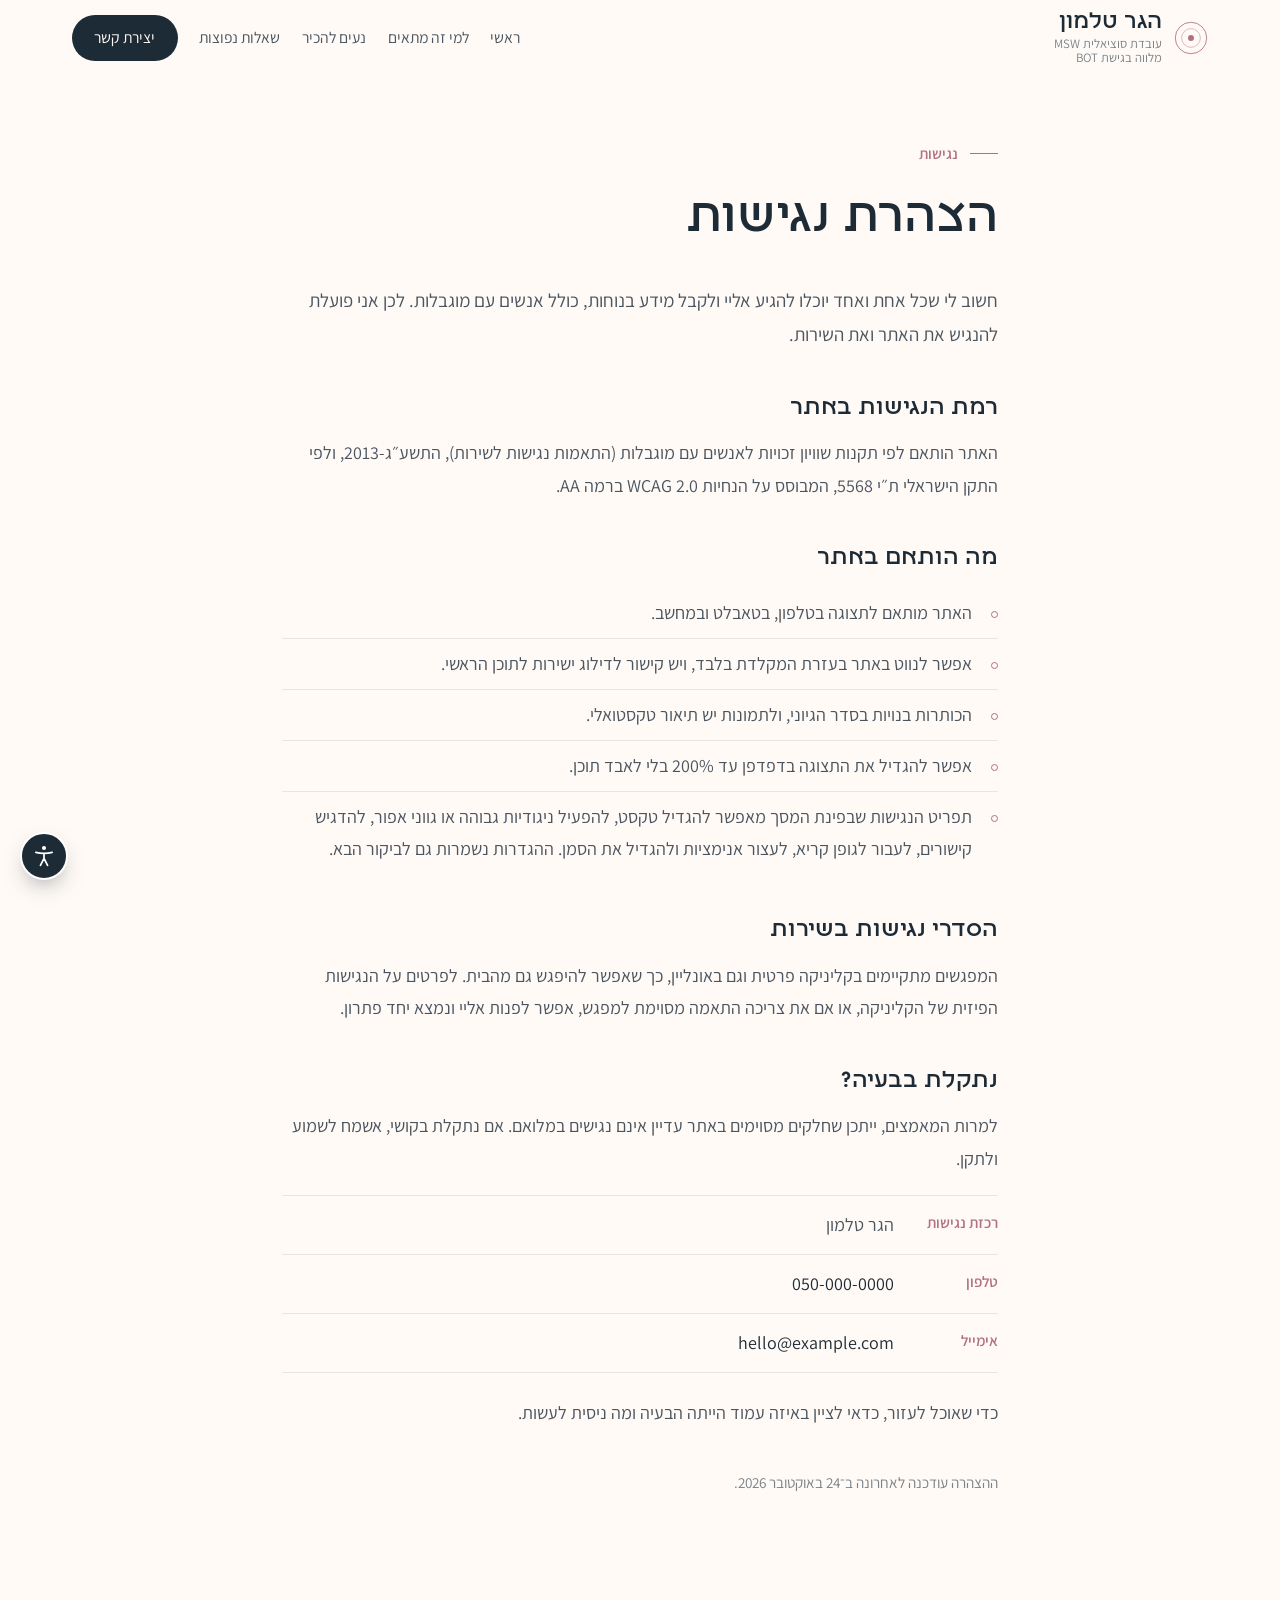
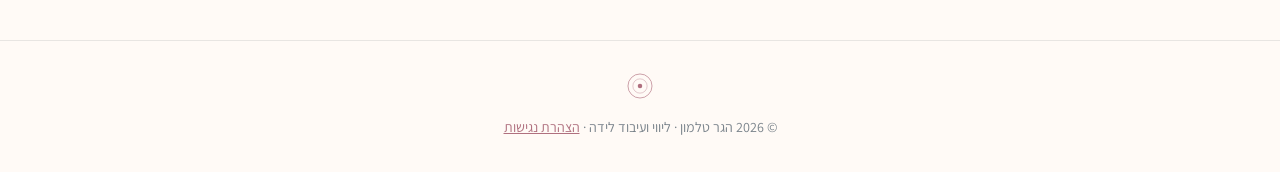
==== accessibility.html @ ab97c293 "Remove the process section and its nav links. Co-authored-by: Cursor <cursoragent@cursor.com>" ====
<!DOCTYPE html>
<html lang="he" dir="rtl" class="page-doc">
<head>
  <meta charset="utf-8">
  <meta name="viewport" content="width=device-width, initial-scale=1">
  <title>הצהרת נגישות | הגר טלמון</title>
  <meta name="description" content="הצהרת הנגישות של האתר של הגר טלמון, ליווי ועיבוד לידה.">
  <meta name="theme-color" content="#fffaf6">
  <link rel="preconnect" href="https://fonts.googleapis.com">
  <link rel="preconnect" href="https://fonts.gstatic.com" crossorigin>
  <link href="https://fonts.googleapis.com/css2?family=Assistant:wght@300;400;600&family=Frank+Ruhl+Libre:wght@300;400;500&display=swap" rel="stylesheet">
  <link rel="stylesheet" href="styles.css">
  <script src="a11y.js"></script>
</head>
<body>

  <a href="#main" class="skip-link">דילוג לתוכן הראשי</a>

  <svg width="0" height="0" style="position:absolute" aria-hidden="true">
    <symbol id="mark" viewBox="0 0 40 40">
      <circle cx="20" cy="20" r="18.5" fill="none" stroke="currentColor" stroke-width="1"/>
      <circle cx="20" cy="20" r="11" fill="none" stroke="currentColor" stroke-width="1" opacity=".55"/>
      <circle cx="20" cy="20" r="3.5" fill="currentColor"/>
    </symbol>
  </svg>

  <header class="site-header" id="siteHeader">
    <div class="header-inner">
      <a href="index.html" class="brand">
        <svg class="brand-mark" aria-hidden="true"><use href="#mark"/></svg>
        <span class="brand-text">
          <span class="brand-name">הגר טלמון</span>
          <span class="brand-tag">עובדת סוציאלית MSW</span>
          <span class="brand-tag">מלווה בגישת BOT</span>
        </span>
      </a>

      <button class="menu-toggle" id="menuToggle" aria-label="פתיחת תפריט" aria-expanded="false" aria-controls="mainNav">
        <span></span><span></span>
      </button>

      <nav class="main-nav" id="mainNav" aria-label="ניווט ראשי">
        <a href="index.html#home">ראשי</a>
        <a href="index.html#for-whom">למי זה מתאים</a>
        <a href="index.html#about">נעים להכיר</a>
        <a href="faq.html">שאלות נפוצות</a>
        <a href="index.html#contact" class="nav-cta">יצירת קשר</a>
      </nav>
    </div>
  </header>

  <main class="doc-page" id="main" tabindex="-1">
    <div class="container narrow">
      <p class="eyebrow">נגישות</p>
      <h1>הצהרת נגישות</h1>
      <p class="lead">חשוב לי שכל אחת ואחד יוכלו להגיע אליי ולקבל מידע בנוחות, כולל אנשים עם מוגבלות. לכן אני פועלת להנגיש את האתר ואת השירות.</p>

      <h2>רמת הנגישות באתר</h2>
      <p>האתר הותאם לפי תקנות שוויון זכויות לאנשים עם מוגבלות (התאמות נגישות לשירות), התשע״ג-2013, ולפי התקן הישראלי ת״י 5568, המבוסס על הנחיות WCAG 2.0 ברמה AA.</p>

      <h2>מה הותאם באתר</h2>
      <ul class="list">
        <li>האתר מותאם לתצוגה בטלפון, בטאבלט ובמחשב.</li>
        <li>אפשר לנווט באתר בעזרת המקלדת בלבד, ויש קישור לדילוג ישירות לתוכן הראשי.</li>
        <li>הכותרות בנויות בסדר הגיוני, ולתמונות יש תיאור טקסטואלי.</li>
        <li>אפשר להגדיל את התצוגה בדפדפן עד 200% בלי לאבד תוכן.</li>
        <li>תפריט הנגישות שבפינת המסך מאפשר להגדיל טקסט, להפעיל ניגודיות גבוהה או גווני אפור, להדגיש קישורים, לעבור לגופן קריא, לעצור אנימציות ולהגדיל את הסמן. ההגדרות נשמרות גם לביקור הבא.</li>
      </ul>

      <h2>הסדרי נגישות בשירות</h2>
      <p>המפגשים מתקיימים בקליניקה פרטית וגם באונליין, כך שאפשר להיפגש גם מהבית. לפרטים על הנגישות הפיזית של הקליניקה, או אם את צריכה התאמה מסוימת למפגש, אפשר לפנות אליי ונמצא יחד פתרון.</p>

      <h2>נתקלת בבעיה?</h2>
      <p>למרות המאמצים, ייתכן שחלקים מסוימים באתר עדיין אינם נגישים במלואם. אם נתקלת בקושי, אשמח לשמוע ולתקן.</p>
      <ul class="contact-list">
        <li><span>רכזת נגישות</span>הגר טלמון</li>
        <li><span>טלפון</span><a href="tel:+972500000000" dir="ltr">050-000-0000</a></li>
        <li><span>אימייל</span><a href="mailto:hello@example.com">hello@example.com</a></li>
      </ul>
      <p>כדי שאוכל לעזור, כדאי לציין באיזה עמוד הייתה הבעיה ומה ניסית לעשות.</p>

      <p class="doc-updated">ההצהרה עודכנה לאחרונה ב־24 באוקטובר 2026.</p>
    </div>
  </main>

  <footer class="site-footer">
    <svg class="footer-mark" aria-hidden="true"><use href="#mark"/></svg>
    <p class="footer-links">© <span id="year"></span> הגר טלמון · ליווי ועיבוד לידה · <a href="accessibility.html" aria-current="page">הצהרת נגישות</a></p>
  </footer>

  <script src="script.js"></script>
</body>
</html>
---- styles.css ----
@font-face {
  font-family: "Narkiss Yair Variable";
  src: local("Narkiss Yair Variable"),
       url("fonts/NarkissYairVariable.woff2") format("woff2-variations"),
       url("fonts/NarkissYairVariable.woff2") format("woff2"),
       url("fonts/NarkissYairVariable.ttf") format("truetype");
  font-weight: 100 900;
  font-display: swap;
}

@font-face {
  font-family: "Tel Aviv Modernist";
  src: url("fonts/telaviv-modernistregular.woff2") format("woff2");
  font-weight: 400;
  font-display: swap;
}

@font-face {
  font-family: "Tel Aviv Modernist";
  src: url("fonts/telaviv-modernistbold.woff2") format("woff2");
  font-weight: 700;
  font-display: swap;
}

:root {
  --ink: #1d2b36;
  --text: #4a5560;
  --muted: #7a838b;
  --bg: #fffaf6;
  --blush: #f8ebe6;
  --blush-deep: #eccdc4;
  --sage: #7fb8a7;
  --sage-soft: #eef4f0;
  --sage-deep: #2f4a42;
  --rose: #b0707f;
  --peach: #f2a48f;
  --line: rgba(29, 43, 54, .1);

  --font-body: "Assistant", system-ui, sans-serif;
  --font-head: "Narkiss Yair Variable", "Tel Aviv Modernist", "Frank Ruhl Libre", sans-serif;

  --header-h: 76px;
  --ease: cubic-bezier(.22, .61, .36, 1);
}

*, *::before, *::after { box-sizing: border-box; }

html {
  scroll-behavior: smooth;
  scroll-snap-type: y proximity;
}
html.page-faq, html.page-doc { scroll-snap-type: none; }
html.is-paged { scroll-behavior: auto; scroll-snap-type: none; }

html, body { overflow-x: clip; }

body {
  margin: 0;
  font-family: var(--font-body);
  font-size: 1.125rem;
  line-height: 1.8;
  color: var(--text);
  background: var(--bg);
  -webkit-font-smoothing: antialiased;
}

img { display: block; max-width: 100%; }
a { color: inherit; }
::selection { background: var(--blush-deep); color: var(--ink); }
:focus-visible { outline: 2px solid var(--rose); outline-offset: 3px; }
main:focus { outline: none; }

.skip-link {
  position: fixed;
  top: .75rem;
  right: .75rem;
  z-index: 100;
  padding: .6rem 1.3rem;
  border-radius: 999px;
  background: var(--ink);
  color: #fff;
  font-weight: 600;
  text-decoration: none;
  transform: translateY(-200%);
  transition: transform .25s var(--ease);
}
.skip-link:focus { transform: none; }

h1, h2, h3 {
  font-family: var(--font-head);
  font-weight: 400;
  color: var(--ink);
  line-height: 1.3;
  margin: 0 0 .6em;
}
h1 { font-size: clamp(2.1rem, 4vw, 3.1rem); line-height: 1.4; }
h2 { font-size: clamp(1.75rem, 3vw, 2.4rem); line-height: 1.4; }
h3 { font-size: 1.3rem; font-weight: 500; }
h1 em { font-style: normal; color: var(--rose); }

p { margin: 0 0 1em; }

.eyebrow {
  display: inline-flex;
  align-items: center;
  gap: .75rem;
  font-size: .95rem;
  font-weight: 600;
  color: var(--rose);
  margin-bottom: 1.1rem;
}
.eyebrow::before {
  content: "";
  width: 28px;
  height: 1px;
  background: currentColor;
}
.eyebrow-latin { font-size: .78rem; letter-spacing: .18em; text-transform: uppercase; }

.lead { font-size: 1.18rem; color: var(--text); }

/* ---------- Header ---------- */

.site-header {
  position: fixed;
  inset: 0 0 auto;
  height: var(--header-h);
  z-index: 50;
  background: rgba(255, 250, 246, .8);
  backdrop-filter: blur(12px);
  -webkit-backdrop-filter: blur(12px);
  transition: box-shadow .4s var(--ease), background .4s var(--ease);
}
.site-header.is-scrolled {
  box-shadow: 0 1px 0 var(--line);
  background: rgba(255, 250, 246, .94);
}

.header-inner {
  max-width: 1200px;
  height: 100%;
  margin: 0 auto;
  padding: 0 2rem;
  display: flex;
  align-items: center;
  justify-content: space-between;
}

.brand { display: flex; align-items: center; gap: .75rem; text-decoration: none; }
.brand-mark { width: 34px; height: 34px; color: var(--rose); flex-shrink: 0; }
.brand-text { display: flex; flex-direction: column; line-height: 1.15; }
.brand-name { font-family: var(--font-head); font-size: 1.45rem; color: var(--ink); }
.brand-tag { font-size: .8rem; color: var(--muted); }

.main-nav { display: flex; align-items: center; gap: 1.35rem; }
.main-nav a {
  position: relative;
  font-size: .98rem;
  text-decoration: none;
  color: var(--text);
  padding: .25rem 0;
  transition: color .3s var(--ease);
}
.main-nav a::after {
  content: "";
  position: absolute;
  right: 0;
  bottom: -2px;
  width: 0;
  height: 1px;
  background: var(--rose);
  transition: width .4s var(--ease);
}
.main-nav a:hover,
.main-nav a.is-active { color: var(--ink); }
.main-nav a:hover::after,
.main-nav a.is-active::after { width: 100%; }

.main-nav .nav-cta {
  padding: .55rem 1.4rem;
  border-radius: 999px;
  background: var(--ink);
  color: var(--bg);
  transition: background .3s var(--ease);
}
.main-nav .nav-cta::after { display: none; }
.main-nav .nav-cta:hover,
.main-nav .nav-cta.is-active { background: var(--rose); color: #fff; }

.menu-toggle {
  display: none;
  width: 40px;
  height: 40px;
  border: 0;
  background: none;
  cursor: pointer;
  position: relative;
}
.menu-toggle span {
  position: absolute;
  right: 8px;
  width: 24px;
  height: 1.5px;
  background: var(--ink);
  transition: transform .35s var(--ease), top .35s var(--ease);
}
.menu-toggle span:first-child { top: 15px; }
.menu-toggle span:last-child { top: 24px; }
.menu-toggle[aria-expanded="true"] span:first-child { top: 19px; transform: rotate(45deg); }
.menu-toggle[aria-expanded="true"] span:last-child { top: 19px; transform: rotate(-45deg); }

/* ---------- Panels ---------- */

.panel {
  position: relative;
  min-height: 100vh;
  min-height: 100svh;
  padding: calc(var(--header-h) + 3rem) 0 4rem;
  display: flex;
  flex-direction: column;
  justify-content: center;
  scroll-snap-align: start;
}
.bg-blush { background: var(--blush); }
.bg-sage { background: var(--sage-soft); }
.bg-deep { background: var(--sage-deep); color: rgba(255, 255, 255, .78); }
.bg-deep .eyebrow { color: var(--peach); }

.container {
  width: 100%;
  max-width: 1120px;
  margin: 0 auto;
  padding: 0 2rem;
}
.container.narrow { max-width: 780px; }
.center { text-align: center; }
.center .eyebrow { justify-content: center; }
.center .eyebrow::after {
  content: "";
  width: 28px;
  height: 1px;
  background: currentColor;
}

.section-head { max-width: 680px; margin: 0 auto 3rem; }
.section-head p:last-child { margin-bottom: 0; }

.split {
  display: grid;
  grid-template-columns: 1.05fr .95fr;
  gap: 5rem;
  align-items: center;
}
.split-reverse { grid-template-columns: .9fr 1.1fr; }

/* ---------- Framed images ---------- */

.frame {
  position: relative;
  margin: 0;
  width: 100%;
  justify-self: center;
}
.frame::before {
  content: "";
  position: absolute;
  inset: 0;
  border: 1px solid var(--sage);
}
.frame img {
  position: relative;
  width: 100%;
  height: 100%;
  object-fit: cover;
}
.frame-hero {
  aspect-ratio: auto;
  max-width: 560px;
  padding: 0;
  margin-left: -4rem;
  background: none;
  justify-self: left;
}
.frame-hero::before { display: none; }
.frame-hero img {
  aspect-ratio: auto;
  height: auto;
  object-fit: contain;
  background: transparent;
}

.frame-portrait { aspect-ratio: auto; max-width: 440px; padding: 36px 48px 36px 0; }
.frame-portrait::before {
  left: 32px;
  background: var(--blush-deep);
  border: 0;
  transform: none;
}
.frame-portrait img { aspect-ratio: 1; height: auto; object-position: center 30%; }

/* ---------- Buttons ---------- */

.actions { display: flex; flex-wrap: wrap; align-items: center; gap: 1.75rem; margin-top: 2.25rem; }

.btn {
  display: inline-flex;
  align-items: center;
  gap: .5rem;
  font: inherit;
  font-size: 1rem;
  font-weight: 600;
  text-decoration: none;
  cursor: pointer;
  border: 0;
  transition: background .3s var(--ease), color .3s var(--ease), transform .3s var(--ease), box-shadow .3s var(--ease);
}
.btn-primary {
  padding: 1rem 2.2rem;
  border-radius: 999px;
  background: var(--ink);
  color: var(--bg);
}
.btn-primary:hover {
  background: var(--rose);
  transform: translateY(-2px);
  box-shadow: 0 10px 24px -12px rgba(176, 112, 127, .7);
}
.hero .btn-primary {
  padding: .55rem 1.15rem;
  font-size: .92rem;
  font-weight: 600;
  background: transparent;
  color: var(--ink);
  border: 1px solid var(--blush-deep);
}
.hero .btn-primary:hover {
  background: var(--blush);
  color: var(--ink);
  transform: none;
  box-shadow: none;
}
.btn-link { color: var(--ink); padding: .25rem 0; border-bottom: 1px solid var(--peach); }
.btn-link span { transition: transform .3s var(--ease); }
.btn-link:hover { color: var(--rose); }
.btn-link:hover span { transform: translateX(-4px); }

/* ---------- Hero ---------- */

.hero { overflow: hidden; }
.hero::before {
  content: "";
  position: absolute;
  width: 680px;
  height: 680px;
  left: -180px;
  top: 50%;
  transform: translateY(-46%);
  border-radius: 50%;
  background: radial-gradient(circle, var(--blush) 0%, rgba(248, 235, 230, 0) 68%);
  pointer-events: none;
}
.hero .container { position: relative; }
.hero .split { grid-template-columns: 1.15fr .85fr; gap: 5rem; }
.hero .lead { max-width: 30em; }
.hero-intro { max-width: 34em; }
.hero-intro p:last-child { margin-bottom: 0; }

.scroll-hint {
  position: absolute;
  bottom: 2rem;
  left: 50%;
  transform: translateX(-50%);
  width: 22px;
  height: 36px;
  border: 1px solid var(--muted);
  border-radius: 12px;
  opacity: .6;
}
.scroll-hint span {
  position: absolute;
  top: 7px;
  left: 50%;
  width: 3px;
  height: 7px;
  margin-left: -1.5px;
  border-radius: 2px;
  background: var(--muted);
  animation: scrollHint 2.2s var(--ease) infinite;
}
@keyframes scrollHint {
  0% { transform: translateY(0); opacity: 1; }
  70% { transform: translateY(12px); opacity: 0; }
  100% { transform: translateY(0); opacity: 0; }
}

/* ---------- BOT pillars ---------- */

.pillars {
  list-style: none;
  padding: 0;
  margin: 0;
  display: grid;
  grid-template-columns: repeat(3, 1fr);
  gap: 1.75rem;
  text-align: center;
}
.pillars li {
  background: rgba(255, 255, 255, .6);
  padding: 2rem 1.75rem 1.85rem;
  transition: background .4s var(--ease), transform .4s var(--ease);
}
.pillars li:hover { background: #fff; transform: translateY(-4px); }
#offer .pillars li { background: var(--blush); }
.pillars p { font-size: 1rem; margin: 0; color: var(--text); }

.icon {
  display: inline-grid;
  place-items: center;
  width: 56px;
  height: 56px;
  margin-bottom: 1.1rem;
  border-radius: 50%;
  background: var(--blush);
  color: var(--rose);
}
.icon svg {
  width: 28px;
  height: 28px;
  fill: none;
  stroke: currentColor;
  stroke-width: 1.4;
  stroke-linecap: round;
  stroke-linejoin: round;
}

/* ---------- For whom ---------- */

.columns {
  display: grid;
  grid-template-columns: 1fr 1fr;
  gap: 1.75rem;
  max-width: 980px;
  margin: 0 auto;
}
.column {
  padding: 2.5rem 2.5rem 2rem;
  background: var(--blush);
}
.column:nth-child(2) { background: var(--sage-soft); }
.column h3 { margin-bottom: 1.25rem; }
.list { list-style: none; padding: 0; margin: 0; }
.list li {
  position: relative;
  padding: .55rem 1.6rem .55rem 0;
  border-top: 1px solid var(--line);
}
.list li:first-child { border-top: 0; }
.list li::before {
  content: "";
  position: absolute;
  right: 0;
  top: 1.3em;
  width: 7px;
  height: 7px;
  border-radius: 50%;
  border: 1px solid var(--rose);
}
.column:nth-child(2) .list li::before { border-color: var(--sage-deep); }
.note { margin: 2.5rem 0 0; color: var(--muted); font-size: 1rem; }

/* ---------- About ---------- */

.credentials {
  margin: .15rem 0 1.5rem;
  padding: 1.1rem 1.4rem;
  border-right: 2px solid var(--sage);
  background: rgba(255, 255, 255, .6);
  font-size: .98rem;
  line-height: 1.7;
  color: var(--sage-deep);
  font-weight: 600;
}

.about-sub { margin: 2rem 0 .5rem; font-size: 1.15rem; color: var(--sage-deep); }
.about-details { margin: 1.5rem 0 0; color: var(--sage-deep); }

/* ---------- Step numbers ---------- */

.step-num {
  position: relative;
  display: inline-grid;
  place-items: center;
  width: 56px;
  height: 56px;
  margin-bottom: 1.4rem;
  border-radius: 50%;
  background: var(--bg);
  border: 1px solid var(--blush-deep);
  font-family: var(--font-head);
  font-size: 1.5rem;
  color: var(--rose);
  transition: background .4s var(--ease), color .4s var(--ease);
}
/* ---------- Quotes ---------- */

.quote-mark {
  display: block;
  font-family: var(--font-head);
  font-size: 7rem;
  line-height: .6;
  height: 3rem;
  color: var(--peach);
  opacity: .8;
  margin-top: 1rem;
}
.quotes { display: grid; }
.quote {
  grid-area: 1 / 1;
  margin: 0;
  opacity: 0;
  transform: translateY(12px);
  transition: opacity .9s var(--ease), transform .9s var(--ease);
  pointer-events: none;
}
.quote.is-active { opacity: 1; transform: none; pointer-events: auto; }
.quote p {
  font-family: var(--font-head);
  font-size: clamp(1.4rem, 2.7vw, 2rem);
  line-height: 1.6;
  color: #fff;
  font-weight: 300;
  margin-bottom: 1.5rem;
}
.quote cite { font-style: normal; color: var(--sage); font-size: 1rem; }

.quote-dots { display: flex; justify-content: center; gap: 10px; margin-top: 2.75rem; }
.quote-dots button {
  width: 28px;
  height: 2px;
  padding: 0;
  border: 0;
  background: #fff;
  opacity: .3;
  cursor: pointer;
  transition: opacity .4s var(--ease), background .4s var(--ease), width .4s var(--ease);
}
.quote-dots button[aria-selected="true"] { opacity: 1; background: var(--peach); width: 44px; }

/* ---------- Contact ---------- */

.contact { padding-bottom: 0; }
.contact-split { flex: 1; align-items: center; }

.contact-list { list-style: none; padding: 0; margin: 2rem 0 0; }
.contact-list li {
  display: flex;
  gap: 1.5rem;
  padding: .8rem 0;
  border-bottom: 1px solid var(--line);
}
.contact-list li:first-child { border-top: 1px solid var(--line); }
.contact-list span { min-width: 80px; color: var(--rose); font-weight: 600; font-size: .95rem; }
.contact-list a { text-decoration: none; color: var(--ink); transition: color .3s var(--ease); }
.contact-list a:hover { color: var(--rose); }

.contact-form {
  background: #fff;
  padding: 2.75rem;
  display: flex;
  flex-direction: column;
  gap: 1.2rem;
  box-shadow: 0 30px 60px -40px rgba(29, 43, 54, .35);
}
.form-title { font-family: var(--font-head); font-size: 1.45rem; color: var(--ink); margin: 0 0 .25rem; }
.contact-form label { display: flex; flex-direction: column; gap: .35rem; font-size: .95rem; color: var(--ink); }
.contact-form small { color: var(--muted); font-size: .85rem; }
.contact-form input,
.contact-form textarea {
  font: inherit;
  font-size: 1rem;
  padding: .75rem .1rem;
  border: 0;
  border-bottom: 1px solid var(--blush-deep);
  background: transparent;
  color: var(--ink);
  resize: vertical;
  transition: border-color .3s var(--ease);
}
.contact-form input[dir="ltr"] { text-align: right; }
.contact-form input:focus,
.contact-form textarea:focus { outline: none; border-color: var(--rose); }
.contact-form input.is-invalid { border-color: var(--rose); }
.contact-form .btn { align-self: flex-start; margin-top: .5rem; }
.form-status { margin: 0; min-height: 1.5em; font-size: .95rem; color: var(--sage-deep); }

.site-footer {
  margin-top: 4rem;
  padding: 2rem;
  text-align: center;
  font-size: .88rem;
  color: var(--muted);
  border-top: 1px solid var(--line);
}
.site-footer p { margin: 0; }
.footer-mark { width: 26px; height: 26px; color: var(--rose); margin-bottom: .5rem; }
.disclaimer { margin-top: .6rem !important; max-width: 46rem; margin-inline: auto; font-size: .85rem; line-height: 1.7; }
.disclaimer a { color: var(--rose); }

.footer-links a { color: var(--rose); }

.faq-page, .doc-page { padding: calc(var(--header-h) + 3.5rem) 0 4rem; }
.doc-page h2 { font-size: 1.5rem; margin: 2.5rem 0 .75rem; }
.doc-page .list { margin-bottom: 1em; }
.doc-page .contact-list { margin: 1.25rem 0 1.5rem; }
.doc-updated { margin-top: 2.5rem; font-size: .95rem; color: var(--muted); }
.faq-list { margin-top: 2.5rem; border-top: 1px solid var(--line); }
.faq-q {
  width: 100%;
  display: flex;
  align-items: center;
  justify-content: space-between;
  gap: 1.5rem;
  padding: 1.35rem 0;
  border: 0;
  border-bottom: 1px solid var(--line);
  background: none;
  font-family: var(--font-head);
  font-size: 1.28rem;
  line-height: 1.45;
  color: var(--ink);
  text-align: right;
  cursor: pointer;
}
.faq-item.is-open .faq-q { border-bottom-color: transparent; color: var(--rose); }
.faq-icon {
  flex-shrink: 0;
  width: 10px;
  height: 10px;
  border-inline-start: 1.5px solid currentColor;
  border-bottom: 1.5px solid currentColor;
  transform: rotate(-45deg);
  transition: transform .3s var(--ease);
}
.faq-item.is-open .faq-icon { transform: rotate(135deg); }
.faq-a { display: none; padding: 0 0 1.35rem; border-bottom: 1px solid var(--line); }
.faq-item.is-open .faq-a { display: block; }
.faq-a p { margin: 0; }
.faq-note {
  margin-top: 3rem;
  padding: 1.5rem 1.6rem;
  background: var(--blush);
  border-inline-start: 2px solid var(--rose);
}
.faq-note h2 { font-size: 1.35rem; }
.faq-note p:last-child { margin: 0; }
.faq-note a { color: var(--rose); }

/* ---------- Reveal on scroll ---------- */

.reveal {
  opacity: 0;
  transform: translateY(24px);
  transition: opacity 1s var(--ease), transform 1s var(--ease);
}
.reveal.is-visible { opacity: 1; transform: none; }
.pillars .reveal:nth-child(2), .columns .reveal:nth-child(2) { transition-delay: .15s; }
.pillars .reveal:nth-child(3) { transition-delay: .3s; }
.pillars li.reveal.is-visible:hover { transform: translateY(-4px); }

/* ---------- Accessibility menu ---------- */

.a11y {
  position: fixed;
  left: 20px;
  bottom: 20px;
  z-index: 70;
  font-family: var(--font-body);
  font-size: 15px;
  line-height: 1.4;
  color: var(--ink);
}
.a11y svg {
  fill: none;
  stroke: currentColor;
  stroke-width: 1.6;
  stroke-linecap: round;
  stroke-linejoin: round;
}
.a11y button { font: inherit; color: inherit; cursor: pointer; }

.a11y-toggle {
  display: grid;
  place-items: center;
  width: 48px;
  height: 48px;
  padding: 0;
  border: 2px solid #fff;
  border-radius: 50%;
  background: var(--ink);
  color: #fff !important;
  box-shadow: 0 10px 24px -10px rgba(29, 43, 54, .6);
  transition: background .3s var(--ease), transform .3s var(--ease);
}
.a11y-toggle:hover { transform: scale(1.06); }
.a11y-toggle:hover,
.a11y-toggle[aria-expanded="true"] { background: var(--rose); }
.a11y-toggle svg { width: 26px; height: 26px; }

.a11y-panel {
  position: absolute;
  left: 0;
  bottom: 60px;
  width: min(316px, calc(100vw - 40px));
  max-height: calc(100vh - 100px);
  overflow-y: auto;
  padding: 16px;
  background: #fff;
  border: 1px solid var(--line);
  border-radius: 18px;
  box-shadow: 0 24px 50px -22px rgba(29, 43, 54, .45);
  opacity: 0;
  visibility: hidden;
  transform: translateY(8px);
  transform-origin: bottom left;
  transition: opacity .25s var(--ease), transform .25s var(--ease), visibility .25s;
}
.a11y.is-open .a11y-panel {
  opacity: 1;
  visibility: visible;
  transform: none;
  transition: opacity .25s var(--ease), transform .25s var(--ease), visibility 0s;
}

.a11y-head { display: flex; align-items: center; justify-content: space-between; margin-bottom: 12px; }
.a11y-title { margin: 0; font-family: var(--font-head); font-size: 19px; color: var(--ink); }
.a11y-close {
  display: grid;
  place-items: center;
  width: 30px;
  height: 30px;
  padding: 0;
  border: 0;
  border-radius: 50%;
  background: var(--blush);
}
.a11y-close svg { width: 14px; height: 14px; stroke-width: 2; }

.a11y-size {
  display: flex;
  align-items: center;
  justify-content: space-between;
  margin-bottom: 8px;
  padding: 7px 12px 7px 7px;
  background: var(--bg);
  border: 1px solid var(--line);
  border-radius: 12px;
}
.a11y-size-label { font-size: 13.5px; font-weight: 600; }
.a11y-size-ctrl { display: flex; align-items: center; gap: 4px; }
.a11y-size button {
  width: 30px;
  height: 30px;
  padding: 0;
  border: 1px solid var(--blush-deep);
  border-radius: 50%;
  background: #fff;
  font-size: 18px;
  line-height: 1;
}
.a11y-size button:hover { border-color: var(--rose); }
.a11y-size button[aria-disabled="true"] { opacity: .35; cursor: default; }
.a11y-size output { min-width: 44px; text-align: center; font-size: 13.5px; font-variant-numeric: tabular-nums; }

.a11y-grid { display: grid; grid-template-columns: repeat(3, 1fr); gap: 8px; }
.a11y-opt {
  display: flex;
  flex-direction: column;
  align-items: center;
  gap: 6px;
  padding: 11px 4px 9px;
  border: 1px solid var(--line);
  border-radius: 12px;
  background: var(--bg);
  font-size: 12.5px !important;
  line-height: 1.25;
  text-align: center;
  transition: background .2s var(--ease), border-color .2s var(--ease), color .2s var(--ease);
}
.a11y-opt svg { width: 22px; height: 22px; }
.a11y-opt:hover { border-color: var(--rose); }
.a11y-opt[aria-pressed="true"] { background: var(--ink); border-color: var(--ink); color: #fff; }

.a11y-foot {
  display: flex;
  align-items: center;
  justify-content: space-between;
  margin-top: 12px;
  padding-top: 11px;
  border-top: 1px solid var(--line);
  font-size: 13.5px;
}
.a11y-reset { display: inline-flex; align-items: center; gap: 6px; padding: 2px 0; border: 0; background: none; color: var(--text) !important; }
.a11y-reset svg { width: 15px; height: 15px; }
.a11y-reset:hover { color: var(--ink) !important; }
.a11y-foot a { color: var(--rose); }

/* ---------- Accessibility settings ---------- */

html.a11y-contrast {
  --ink: #000;
  --text: #000;
  --muted: #1a1a1a;
  --bg: #fff;
  --blush: #fff;
  --blush-deep: #000;
  --sage: #000;
  --sage-soft: #fff;
  --sage-deep: #000;
  --rose: #9b1c3c;
  --peach: #ffd28a;
  --line: rgba(0, 0, 0, .55);
}
html.a11y-contrast .site-header { background: #fff; box-shadow: 0 1px 0 #000; }
html.a11y-contrast .bg-deep,
html.a11y-contrast .bg-deep .quote cite { color: #fff; }
html.a11y-contrast .column,
html.a11y-contrast .pillars li,
html.a11y-contrast .credentials,
html.a11y-contrast .contact-form,
html.a11y-contrast .faq-note { border: 1px solid #000; }

html.a11y-grayscale body > :not(.a11y) { filter: grayscale(1); }

html.a11y-links a {
  color: #000 !important;
  background-color: #fff3a6 !important;
  text-decoration: underline !important;
  text-decoration-thickness: 2px !important;
  text-underline-offset: 3px;
}

html.a11y-font {
  --font-body: Arial, "Helvetica Neue", Helvetica, sans-serif;
  --font-head: Arial, "Helvetica Neue", Helvetica, sans-serif;
}
html.a11y-font body { letter-spacing: .01em; word-spacing: .06em; }

html.a11y-motion { scroll-behavior: auto; }
html.a11y-motion *, html.a11y-motion *::before, html.a11y-motion *::after { transition: none !important; animation: none !important; }
html.a11y-motion .reveal { opacity: 1; transform: none; }

html.a11y-cursor, html.a11y-cursor * {
  cursor: url("data:image/svg+xml,%3Csvg xmlns='http://www.w3.org/2000/svg' width='40' height='40' viewBox='0 0 40 40'%3E%3Cpath d='M7 4l24 17.5-10.8 1.9 6 11.9-4.8 2.5-6-11.9L7 34z' fill='%23000' stroke='%23fff' stroke-width='2' stroke-linejoin='round'/%3E%3C/svg%3E") 7 4, auto !important;
}

@media print {
  .a11y, .skip-link { display: none; }
}

/* ---------- Responsive ---------- */

/* Set by a11y.js below a width that grows with the text size. */
html.nav-compact .menu-toggle { display: block; }
html.nav-compact .main-nav {
  position: fixed;
  top: var(--header-h);
  inset-inline: 0;
  flex-direction: column;
  align-items: stretch;
  gap: 0;
  padding: .5rem 1.25rem 1.75rem;
  background: var(--bg);
  box-shadow: 0 16px 30px -20px rgba(29, 43, 54, .25);
  opacity: 0;
  visibility: hidden;
  transform: translateY(-8px);
  transition: opacity .35s var(--ease), transform .35s var(--ease), visibility .35s;
}
html.nav-compact .main-nav.is-open { opacity: 1; visibility: visible; transform: none; }
html.nav-compact .main-nav a { padding: .9rem 0; font-size: 1.05rem; border-bottom: 1px solid var(--line); }
html.nav-compact .main-nav a::after { display: none; }
html.nav-compact .main-nav .nav-cta { margin-top: 1.25rem; text-align: center; border-bottom: 0; }

@media (max-width: 1279px) {
  .frame-hero { padding: 0; }
  .frame-hero::before { display: none; }
  .frame-portrait { padding: 28px 36px 28px 0; }
  .frame-portrait::before { left: 22px; }
}

@media (max-width: 960px) {
  html { scroll-snap-type: y proximity; }

  .header-inner { padding: 0 1.25rem; }

  .panel { min-height: auto; padding: calc(var(--header-h) + 2.5rem) 0 4.5rem; }
  .hero { min-height: 100svh; }
  .scroll-hint { display: none; }

  .container { padding: 0 1.5rem; }
  .split, .split-reverse, .hero .split { grid-template-columns: 1fr; gap: 3.5rem; }
  .split-reverse .frame { order: -1; }
  .frame { max-width: 400px; }
  .frame-hero { max-width: 100%; margin-left: 0; padding: 0; justify-self: center; }
  .frame-hero::before { display: none; }
  .frame-portrait { padding: 20px 24px 20px 0; }
  .frame-portrait::before { left: 16px; }

  .pillars, .columns { grid-template-columns: 1fr; gap: 1.25rem; }
  .column { padding: 2rem 1.5rem 1.5rem; }
  .contact-form { padding: 2rem 1.5rem; }

  .a11y { left: 14px; bottom: 14px; }
  .a11y-toggle { width: 44px; height: 44px; }
  .a11y-panel { bottom: 54px; width: min(316px, calc(100vw - 28px)); }
}

@media (min-width: 961px) and (max-height: 720px) {
  html { scroll-snap-type: y proximity; }
}

@media (prefers-reduced-motion: reduce) {
  html { scroll-behavior: auto; }
  *, *::before, *::after { transition: none !important; animation: none !important; }
  .reveal { opacity: 1; transform: none; }
}
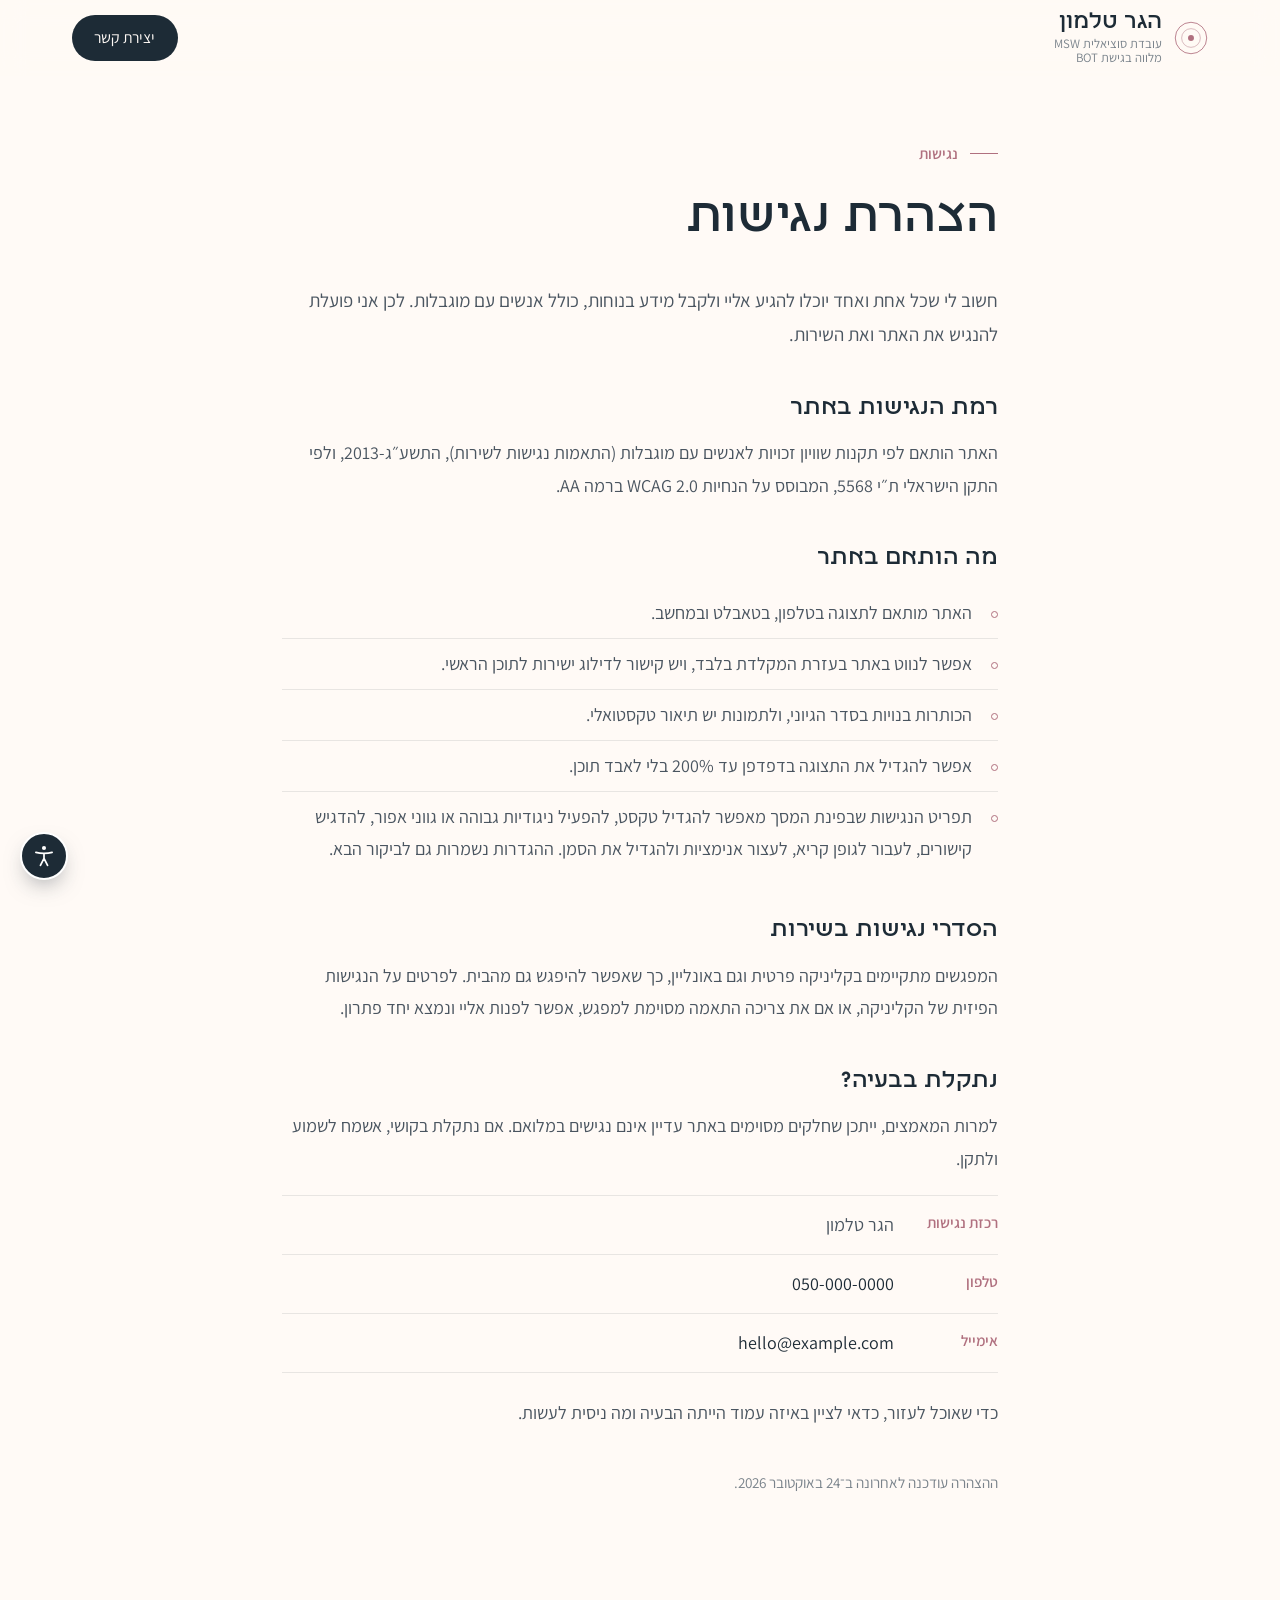
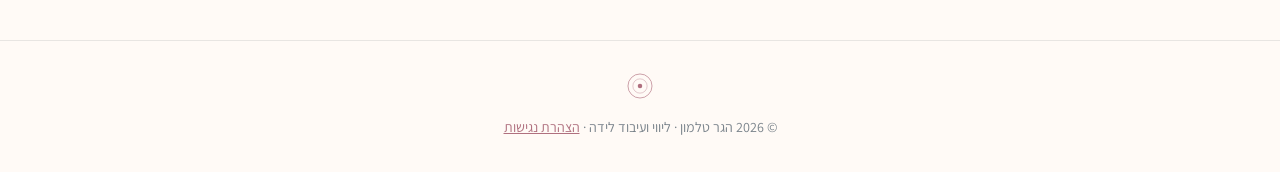
==== commit 28693435: "Make the site a single scrolling page: merge the about section into the hero, remove the for-whom se" ====
--- a/accessibility.html
+++ b/accessibility.html
@@ -35,17 +35,7 @@
         </span>
       </a>
 
-      <button class="menu-toggle" id="menuToggle" aria-label="פתיחת תפריט" aria-expanded="false" aria-controls="mainNav">
-        <span></span><span></span>
-      </button>
-
-      <nav class="main-nav" id="mainNav" aria-label="ניווט ראשי">
-        <a href="index.html#home">ראשי</a>
-        <a href="index.html#for-whom">למי זה מתאים</a>
-        <a href="index.html#about">נעים להכיר</a>
-        <a href="faq.html">שאלות נפוצות</a>
-        <a href="index.html#contact" class="nav-cta">יצירת קשר</a>
-      </nav>
+      <a href="index.html#contact" class="header-cta">יצירת קשר</a>
     </div>
   </header>
 
--- a/styles.css
+++ b/styles.css
@@ -45,12 +45,7 @@
 
 *, *::before, *::after { box-sizing: border-box; }
 
-html {
-  scroll-behavior: smooth;
-  scroll-snap-type: y proximity;
-}
-html.page-faq, html.page-doc { scroll-snap-type: none; }
-html.is-paged { scroll-behavior: auto; scroll-snap-type: none; }
+html { scroll-behavior: smooth; }
 
 html, body { overflow-x: clip; }
 
@@ -152,74 +147,31 @@
 .brand-name { font-family: var(--font-head); font-size: 1.45rem; color: var(--ink); }
 .brand-tag { font-size: .8rem; color: var(--muted); }
 
-.main-nav { display: flex; align-items: center; gap: 1.35rem; }
-.main-nav a {
-  position: relative;
-  font-size: .98rem;
-  text-decoration: none;
-  color: var(--text);
-  padding: .25rem 0;
-  transition: color .3s var(--ease);
-}
-.main-nav a::after {
-  content: "";
-  position: absolute;
-  right: 0;
-  bottom: -2px;
-  width: 0;
-  height: 1px;
-  background: var(--rose);
-  transition: width .4s var(--ease);
-}
-.main-nav a:hover,
-.main-nav a.is-active { color: var(--ink); }
-.main-nav a:hover::after,
-.main-nav a.is-active::after { width: 100%; }
-
-.main-nav .nav-cta {
+.header-cta {
   padding: .55rem 1.4rem;
   border-radius: 999px;
   background: var(--ink);
   color: var(--bg);
+  font-size: .98rem;
+  text-decoration: none;
+  white-space: nowrap;
   transition: background .3s var(--ease);
 }
-.main-nav .nav-cta::after { display: none; }
-.main-nav .nav-cta:hover,
-.main-nav .nav-cta.is-active { background: var(--rose); color: #fff; }
-
-.menu-toggle {
-  display: none;
-  width: 40px;
-  height: 40px;
-  border: 0;
-  background: none;
-  cursor: pointer;
-  position: relative;
-}
-.menu-toggle span {
-  position: absolute;
-  right: 8px;
-  width: 24px;
-  height: 1.5px;
-  background: var(--ink);
-  transition: transform .35s var(--ease), top .35s var(--ease);
-}
-.menu-toggle span:first-child { top: 15px; }
-.menu-toggle span:last-child { top: 24px; }
-.menu-toggle[aria-expanded="true"] span:first-child { top: 19px; transform: rotate(45deg); }
-.menu-toggle[aria-expanded="true"] span:last-child { top: 19px; transform: rotate(-45deg); }
+.header-cta:hover { background: var(--rose); color: #fff; }
 
 /* ---------- Panels ---------- */
 
 .panel {
   position: relative;
-  min-height: 100vh;
-  min-height: 100svh;
-  padding: calc(var(--header-h) + 3rem) 0 4rem;
+  padding: 6rem 0;
   display: flex;
   flex-direction: column;
   justify-content: center;
-  scroll-snap-align: start;
+}
+.hero {
+  min-height: 100vh;
+  min-height: 100svh;
+  padding-top: calc(var(--header-h) + 3rem);
 }
 .bg-blush { background: var(--blush); }
 .bg-sage { background: var(--sage-soft); }
@@ -251,8 +203,6 @@
   gap: 5rem;
   align-items: center;
 }
-.split-reverse { grid-template-columns: .9fr 1.1fr; }
-
 /* ---------- Framed images ---------- */
 
 .frame {
@@ -433,21 +383,8 @@
   stroke-linejoin: round;
 }
 
-/* ---------- For whom ---------- */
-
-.columns {
-  display: grid;
-  grid-template-columns: 1fr 1fr;
-  gap: 1.75rem;
-  max-width: 980px;
-  margin: 0 auto;
-}
-.column {
-  padding: 2.5rem 2.5rem 2rem;
-  background: var(--blush);
-}
-.column:nth-child(2) { background: var(--sage-soft); }
-.column h3 { margin-bottom: 1.25rem; }
+/* ---------- Lists ---------- */
+
 .list { list-style: none; padding: 0; margin: 0; }
 .list li {
   position: relative;
@@ -465,21 +402,8 @@
   border-radius: 50%;
   border: 1px solid var(--rose);
 }
-.column:nth-child(2) .list li::before { border-color: var(--sage-deep); }
-.note { margin: 2.5rem 0 0; color: var(--muted); font-size: 1rem; }
 
 /* ---------- About ---------- */
-
-.credentials {
-  margin: .15rem 0 1.5rem;
-  padding: 1.1rem 1.4rem;
-  border-right: 2px solid var(--sage);
-  background: rgba(255, 255, 255, .6);
-  font-size: .98rem;
-  line-height: 1.7;
-  color: var(--sage-deep);
-  font-weight: 600;
-}
 
 .about-sub { margin: 2rem 0 .5rem; font-size: 1.15rem; color: var(--sage-deep); }
 .about-details { margin: 1.5rem 0 0; color: var(--sage-deep); }
@@ -501,51 +425,6 @@
   color: var(--rose);
   transition: background .4s var(--ease), color .4s var(--ease);
 }
-/* ---------- Quotes ---------- */
-
-.quote-mark {
-  display: block;
-  font-family: var(--font-head);
-  font-size: 7rem;
-  line-height: .6;
-  height: 3rem;
-  color: var(--peach);
-  opacity: .8;
-  margin-top: 1rem;
-}
-.quotes { display: grid; }
-.quote {
-  grid-area: 1 / 1;
-  margin: 0;
-  opacity: 0;
-  transform: translateY(12px);
-  transition: opacity .9s var(--ease), transform .9s var(--ease);
-  pointer-events: none;
-}
-.quote.is-active { opacity: 1; transform: none; pointer-events: auto; }
-.quote p {
-  font-family: var(--font-head);
-  font-size: clamp(1.4rem, 2.7vw, 2rem);
-  line-height: 1.6;
-  color: #fff;
-  font-weight: 300;
-  margin-bottom: 1.5rem;
-}
-.quote cite { font-style: normal; color: var(--sage); font-size: 1rem; }
-
-.quote-dots { display: flex; justify-content: center; gap: 10px; margin-top: 2.75rem; }
-.quote-dots button {
-  width: 28px;
-  height: 2px;
-  padding: 0;
-  border: 0;
-  background: #fff;
-  opacity: .3;
-  cursor: pointer;
-  transition: opacity .4s var(--ease), background .4s var(--ease), width .4s var(--ease);
-}
-.quote-dots button[aria-selected="true"] { opacity: 1; background: var(--peach); width: 44px; }
-
 /* ---------- Contact ---------- */
 
 .contact { padding-bottom: 0; }
@@ -608,52 +487,11 @@
 
 .footer-links a { color: var(--rose); }
 
-.faq-page, .doc-page { padding: calc(var(--header-h) + 3.5rem) 0 4rem; }
+.doc-page { padding: calc(var(--header-h) + 3.5rem) 0 4rem; }
 .doc-page h2 { font-size: 1.5rem; margin: 2.5rem 0 .75rem; }
 .doc-page .list { margin-bottom: 1em; }
 .doc-page .contact-list { margin: 1.25rem 0 1.5rem; }
 .doc-updated { margin-top: 2.5rem; font-size: .95rem; color: var(--muted); }
-.faq-list { margin-top: 2.5rem; border-top: 1px solid var(--line); }
-.faq-q {
-  width: 100%;
-  display: flex;
-  align-items: center;
-  justify-content: space-between;
-  gap: 1.5rem;
-  padding: 1.35rem 0;
-  border: 0;
-  border-bottom: 1px solid var(--line);
-  background: none;
-  font-family: var(--font-head);
-  font-size: 1.28rem;
-  line-height: 1.45;
-  color: var(--ink);
-  text-align: right;
-  cursor: pointer;
-}
-.faq-item.is-open .faq-q { border-bottom-color: transparent; color: var(--rose); }
-.faq-icon {
-  flex-shrink: 0;
-  width: 10px;
-  height: 10px;
-  border-inline-start: 1.5px solid currentColor;
-  border-bottom: 1.5px solid currentColor;
-  transform: rotate(-45deg);
-  transition: transform .3s var(--ease);
-}
-.faq-item.is-open .faq-icon { transform: rotate(135deg); }
-.faq-a { display: none; padding: 0 0 1.35rem; border-bottom: 1px solid var(--line); }
-.faq-item.is-open .faq-a { display: block; }
-.faq-a p { margin: 0; }
-.faq-note {
-  margin-top: 3rem;
-  padding: 1.5rem 1.6rem;
-  background: var(--blush);
-  border-inline-start: 2px solid var(--rose);
-}
-.faq-note h2 { font-size: 1.35rem; }
-.faq-note p:last-child { margin: 0; }
-.faq-note a { color: var(--rose); }
 
 /* ---------- Reveal on scroll ---------- */
 
@@ -663,7 +501,7 @@
   transition: opacity 1s var(--ease), transform 1s var(--ease);
 }
 .reveal.is-visible { opacity: 1; transform: none; }
-.pillars .reveal:nth-child(2), .columns .reveal:nth-child(2) { transition-delay: .15s; }
+.pillars .reveal:nth-child(2) { transition-delay: .15s; }
 .pillars .reveal:nth-child(3) { transition-delay: .3s; }
 .pillars li.reveal.is-visible:hover { transform: translateY(-4px); }
 
@@ -821,13 +659,9 @@
   --line: rgba(0, 0, 0, .55);
 }
 html.a11y-contrast .site-header { background: #fff; box-shadow: 0 1px 0 #000; }
-html.a11y-contrast .bg-deep,
-html.a11y-contrast .bg-deep .quote cite { color: #fff; }
-html.a11y-contrast .column,
+html.a11y-contrast .bg-deep { color: #fff; }
 html.a11y-contrast .pillars li,
-html.a11y-contrast .credentials,
-html.a11y-contrast .contact-form,
-html.a11y-contrast .faq-note { border: 1px solid #000; }
+html.a11y-contrast .contact-form { border: 1px solid #000; }
 
 html.a11y-grayscale body > :not(.a11y) { filter: grayscale(1); }
 
@@ -859,28 +693,6 @@
 
 /* ---------- Responsive ---------- */
 
-/* Set by a11y.js below a width that grows with the text size. */
-html.nav-compact .menu-toggle { display: block; }
-html.nav-compact .main-nav {
-  position: fixed;
-  top: var(--header-h);
-  inset-inline: 0;
-  flex-direction: column;
-  align-items: stretch;
-  gap: 0;
-  padding: .5rem 1.25rem 1.75rem;
-  background: var(--bg);
-  box-shadow: 0 16px 30px -20px rgba(29, 43, 54, .25);
-  opacity: 0;
-  visibility: hidden;
-  transform: translateY(-8px);
-  transition: opacity .35s var(--ease), transform .35s var(--ease), visibility .35s;
-}
-html.nav-compact .main-nav.is-open { opacity: 1; visibility: visible; transform: none; }
-html.nav-compact .main-nav a { padding: .9rem 0; font-size: 1.05rem; border-bottom: 1px solid var(--line); }
-html.nav-compact .main-nav a::after { display: none; }
-html.nav-compact .main-nav .nav-cta { margin-top: 1.25rem; text-align: center; border-bottom: 0; }
-
 @media (max-width: 1279px) {
   .frame-hero { padding: 0; }
   .frame-hero::before { display: none; }
@@ -889,34 +701,26 @@
 }
 
 @media (max-width: 960px) {
-  html { scroll-snap-type: y proximity; }
-
   .header-inner { padding: 0 1.25rem; }
 
-  .panel { min-height: auto; padding: calc(var(--header-h) + 2.5rem) 0 4.5rem; }
-  .hero { min-height: 100svh; }
+  .panel { padding: 4.5rem 0; }
+  .hero { padding-top: calc(var(--header-h) + 2.5rem); }
   .scroll-hint { display: none; }
 
   .container { padding: 0 1.5rem; }
-  .split, .split-reverse, .hero .split { grid-template-columns: 1fr; gap: 3.5rem; }
-  .split-reverse .frame { order: -1; }
+  .split, .hero .split { grid-template-columns: 1fr; gap: 3.5rem; }
   .frame { max-width: 400px; }
   .frame-hero { max-width: 100%; margin-left: 0; padding: 0; justify-self: center; }
   .frame-hero::before { display: none; }
   .frame-portrait { padding: 20px 24px 20px 0; }
   .frame-portrait::before { left: 16px; }
 
-  .pillars, .columns { grid-template-columns: 1fr; gap: 1.25rem; }
-  .column { padding: 2rem 1.5rem 1.5rem; }
+  .pillars { grid-template-columns: 1fr; gap: 1.25rem; }
   .contact-form { padding: 2rem 1.5rem; }
 
   .a11y { left: 14px; bottom: 14px; }
   .a11y-toggle { width: 44px; height: 44px; }
   .a11y-panel { bottom: 54px; width: min(316px, calc(100vw - 28px)); }
-}
-
-@media (min-width: 961px) and (max-height: 720px) {
-  html { scroll-snap-type: y proximity; }
 }
 
 @media (prefers-reduced-motion: reduce) {
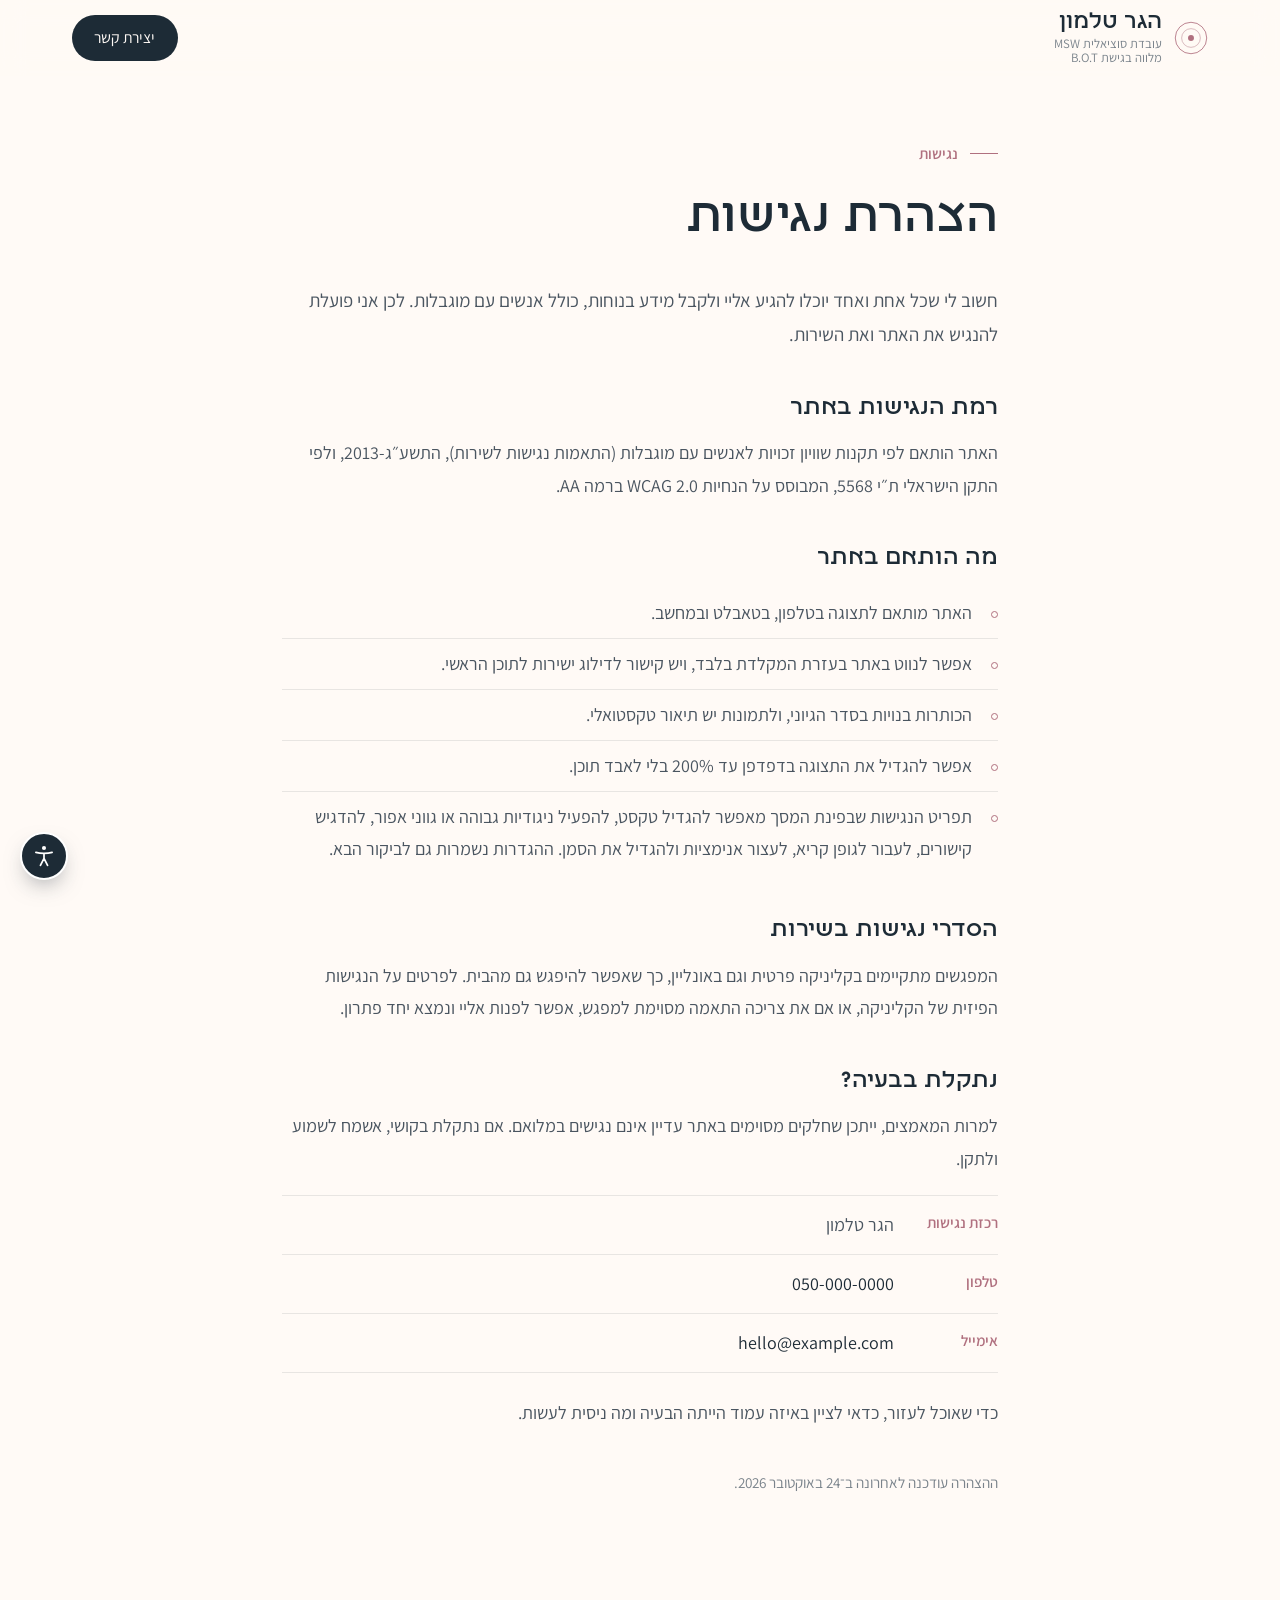
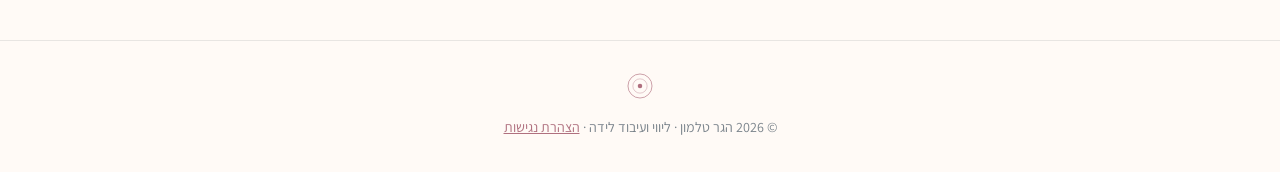
==== commit 1ad01cb1: "Write BOT as B.O.T everywhere. Co-authored-by: Cursor <cursoragent@cursor.com>" ====
--- a/accessibility.html
+++ b/accessibility.html
@@ -31,7 +31,7 @@
         <span class="brand-text">
           <span class="brand-name">הגר טלמון</span>
           <span class="brand-tag">עובדת סוציאלית MSW</span>
-          <span class="brand-tag">מלווה בגישת BOT</span>
+          <span class="brand-tag">מלווה בגישת B.O.T</span>
         </span>
       </a>
 
--- a/styles.css
+++ b/styles.css
@@ -185,17 +185,6 @@
   padding: 0 2rem;
 }
 .container.narrow { max-width: 780px; }
-.center { text-align: center; }
-.center .eyebrow { justify-content: center; }
-.center .eyebrow::after {
-  content: "";
-  width: 28px;
-  height: 1px;
-  background: currentColor;
-}
-
-.section-head { max-width: 680px; margin: 0 auto 3rem; }
-.section-head p:last-child { margin-bottom: 0; }
 
 .split {
   display: grid;
@@ -314,6 +303,15 @@
 .hero .lead { max-width: 30em; }
 .hero-intro { max-width: 34em; }
 .hero-intro p:last-child { margin-bottom: 0; }
+.hero-highlight {
+  max-width: 34em;
+  margin-top: 2rem;
+  padding: 1.6rem 1.8rem;
+  background: var(--blush);
+  border-right: 3px solid var(--rose);
+  color: var(--ink);
+}
+.hero-highlight p:last-child { margin-bottom: 0; }
 
 .scroll-hint {
   position: absolute;
@@ -343,46 +341,6 @@
   100% { transform: translateY(0); opacity: 0; }
 }
 
-/* ---------- BOT pillars ---------- */
-
-.pillars {
-  list-style: none;
-  padding: 0;
-  margin: 0;
-  display: grid;
-  grid-template-columns: repeat(3, 1fr);
-  gap: 1.75rem;
-  text-align: center;
-}
-.pillars li {
-  background: rgba(255, 255, 255, .6);
-  padding: 2rem 1.75rem 1.85rem;
-  transition: background .4s var(--ease), transform .4s var(--ease);
-}
-.pillars li:hover { background: #fff; transform: translateY(-4px); }
-#offer .pillars li { background: var(--blush); }
-.pillars p { font-size: 1rem; margin: 0; color: var(--text); }
-
-.icon {
-  display: inline-grid;
-  place-items: center;
-  width: 56px;
-  height: 56px;
-  margin-bottom: 1.1rem;
-  border-radius: 50%;
-  background: var(--blush);
-  color: var(--rose);
-}
-.icon svg {
-  width: 28px;
-  height: 28px;
-  fill: none;
-  stroke: currentColor;
-  stroke-width: 1.4;
-  stroke-linecap: round;
-  stroke-linejoin: round;
-}
-
 /* ---------- Lists ---------- */
 
 .list { list-style: none; padding: 0; margin: 0; }
@@ -405,26 +363,11 @@
 
 /* ---------- About ---------- */
 
-.about-sub { margin: 2rem 0 .5rem; font-size: 1.15rem; color: var(--sage-deep); }
+.hero .about-row { grid-template-columns: .9fr 1.1fr; margin-top: 5rem; }
+.about-sub { margin: 0 0 .5rem; font-size: 1.15rem; color: var(--sage-deep); }
 .about-details { margin: 1.5rem 0 0; color: var(--sage-deep); }
 
-/* ---------- Step numbers ---------- */
-
-.step-num {
-  position: relative;
-  display: inline-grid;
-  place-items: center;
-  width: 56px;
-  height: 56px;
-  margin-bottom: 1.4rem;
-  border-radius: 50%;
-  background: var(--bg);
-  border: 1px solid var(--blush-deep);
-  font-family: var(--font-head);
-  font-size: 1.5rem;
-  color: var(--rose);
-  transition: background .4s var(--ease), color .4s var(--ease);
-}
+
 /* ---------- Contact ---------- */
 
 .contact { padding-bottom: 0; }
@@ -501,10 +444,6 @@
   transition: opacity 1s var(--ease), transform 1s var(--ease);
 }
 .reveal.is-visible { opacity: 1; transform: none; }
-.pillars .reveal:nth-child(2) { transition-delay: .15s; }
-.pillars .reveal:nth-child(3) { transition-delay: .3s; }
-.pillars li.reveal.is-visible:hover { transform: translateY(-4px); }
-
 /* ---------- Accessibility menu ---------- */
 
 .a11y {
@@ -660,8 +599,8 @@
 }
 html.a11y-contrast .site-header { background: #fff; box-shadow: 0 1px 0 #000; }
 html.a11y-contrast .bg-deep { color: #fff; }
-html.a11y-contrast .pillars li,
-html.a11y-contrast .contact-form { border: 1px solid #000; }
+html.a11y-contrast .contact-form,
+html.a11y-contrast .hero-highlight { border: 1px solid #000; }
 
 html.a11y-grayscale body > :not(.a11y) { filter: grayscale(1); }
 
@@ -709,13 +648,14 @@
 
   .container { padding: 0 1.5rem; }
   .split, .hero .split { grid-template-columns: 1fr; gap: 3.5rem; }
+  .hero .about-row { margin-top: 3.5rem; }
+  .hero-highlight { padding: 1.3rem 1.25rem; }
   .frame { max-width: 400px; }
   .frame-hero { max-width: 100%; margin-left: 0; padding: 0; justify-self: center; }
   .frame-hero::before { display: none; }
   .frame-portrait { padding: 20px 24px 20px 0; }
   .frame-portrait::before { left: 16px; }
 
-  .pillars { grid-template-columns: 1fr; gap: 1.25rem; }
   .contact-form { padding: 2rem 1.5rem; }
 
   .a11y { left: 14px; bottom: 14px; }
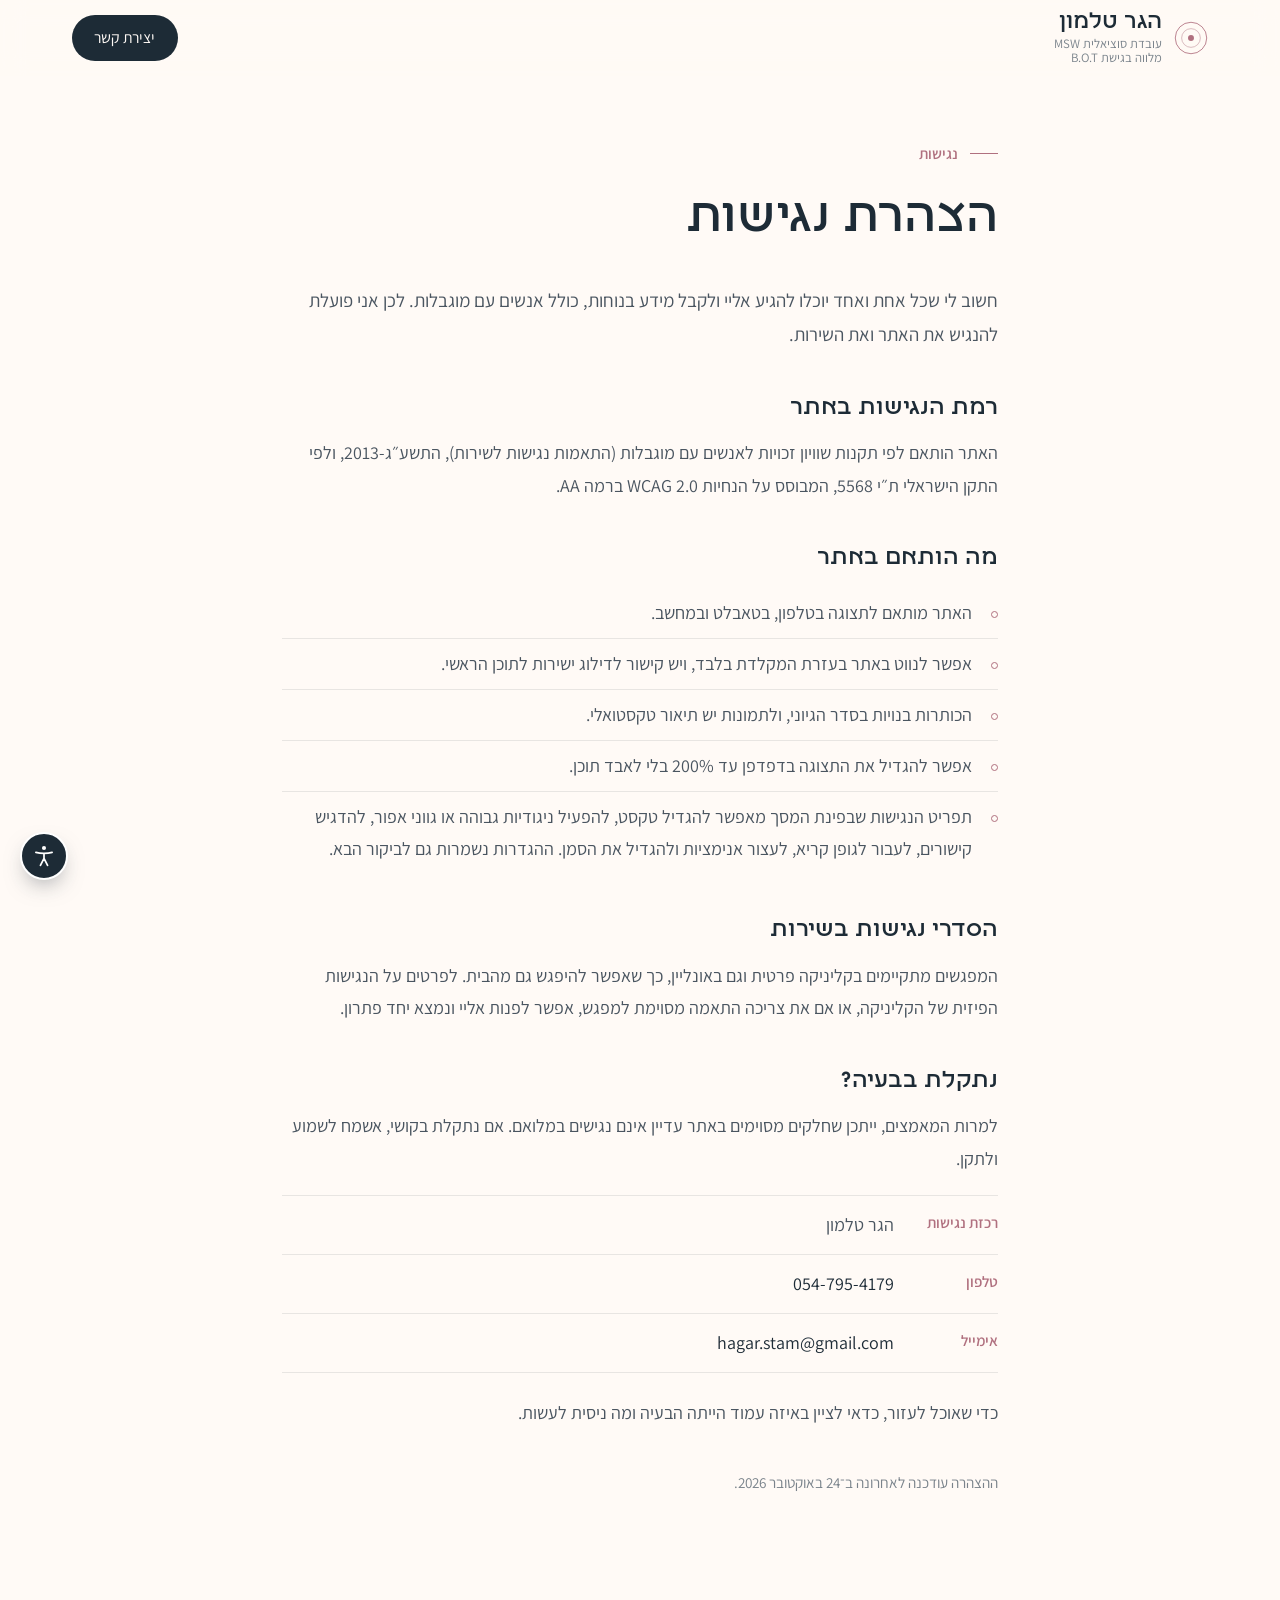
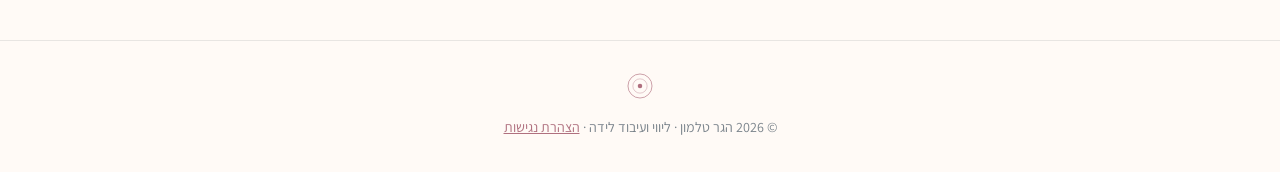
==== commit eb58027c: "Add real contact details and restore the full contact heading. Co-authored-by: Cursor <cursoragent@c" ====
--- a/accessibility.html
+++ b/accessibility.html
@@ -64,8 +64,8 @@
       <p>למרות המאמצים, ייתכן שחלקים מסוימים באתר עדיין אינם נגישים במלואם. אם נתקלת בקושי, אשמח לשמוע ולתקן.</p>
       <ul class="contact-list">
         <li><span>רכזת נגישות</span>הגר טלמון</li>
-        <li><span>טלפון</span><a href="tel:+972500000000" dir="ltr">050-000-0000</a></li>
-        <li><span>אימייל</span><a href="mailto:hello@example.com">hello@example.com</a></li>
+        <li><span>טלפון</span><a href="tel:+972547954179" dir="ltr">054-795-4179</a></li>
+        <li><span>אימייל</span><a href="mailto:hagar.stam@gmail.com">hagar.stam@gmail.com</a></li>
       </ul>
       <p>כדי שאוכל לעזור, כדאי לציין באיזה עמוד הייתה הבעיה ומה ניסית לעשות.</p>
 
--- a/styles.css
+++ b/styles.css
@@ -214,18 +214,30 @@
 }
 .frame-hero {
   aspect-ratio: auto;
-  max-width: 560px;
+  width: calc(100% + 6rem);
+  max-width: 580px;
   padding: 0;
-  margin-left: -4rem;
+  margin-left: -6rem;
   background: none;
   justify-self: left;
+  align-self: stretch;
 }
 .frame-hero::before { display: none; }
 .frame-hero img {
-  aspect-ratio: auto;
-  height: auto;
-  object-fit: contain;
+  position: absolute;
+  inset: 0;
+  height: 100%;
+  object-fit: cover;
+  object-position: center top;
   background: transparent;
+  -webkit-mask-image:
+    linear-gradient(to right, transparent, #000 6%, #000 94%, transparent),
+    linear-gradient(to bottom, #000 82%, transparent);
+  -webkit-mask-composite: source-in;
+  mask-image:
+    linear-gradient(to right, transparent, #000 6%, #000 94%, transparent),
+    linear-gradient(to bottom, #000 82%, transparent);
+  mask-composite: intersect;
 }
 
 .frame-portrait { aspect-ratio: auto; max-width: 440px; padding: 36px 48px 36px 0; }
@@ -425,7 +437,7 @@
 }
 .site-footer p { margin: 0; }
 .footer-mark { width: 26px; height: 26px; color: var(--rose); margin-bottom: .5rem; }
-.disclaimer { margin-top: .6rem !important; max-width: 46rem; margin-inline: auto; font-size: .85rem; line-height: 1.7; }
+.site-footer .disclaimer { margin: .6rem auto 0; max-width: 46rem; font-size: .85rem; line-height: 1.7; }
 .disclaimer a { color: var(--rose); }
 
 .footer-links a { color: var(--rose); }
@@ -633,7 +645,7 @@
 /* ---------- Responsive ---------- */
 
 @media (max-width: 1279px) {
-  .frame-hero { padding: 0; }
+  .frame-hero { padding: 0; width: calc(100% + 2rem); margin-left: -2rem; }
   .frame-hero::before { display: none; }
   .frame-portrait { padding: 28px 36px 28px 0; }
   .frame-portrait::before { left: 22px; }
@@ -651,7 +663,8 @@
   .hero .about-row { margin-top: 3.5rem; }
   .hero-highlight { padding: 1.3rem 1.25rem; }
   .frame { max-width: 400px; }
-  .frame-hero { max-width: 100%; margin-left: 0; padding: 0; justify-self: center; }
+  .frame-hero { width: 100%; max-width: 420px; margin-left: 0; padding: 0; justify-self: center; }
+  .frame-hero img { position: relative; height: auto; }
   .frame-hero::before { display: none; }
   .frame-portrait { padding: 20px 24px 20px 0; }
   .frame-portrait::before { left: 16px; }
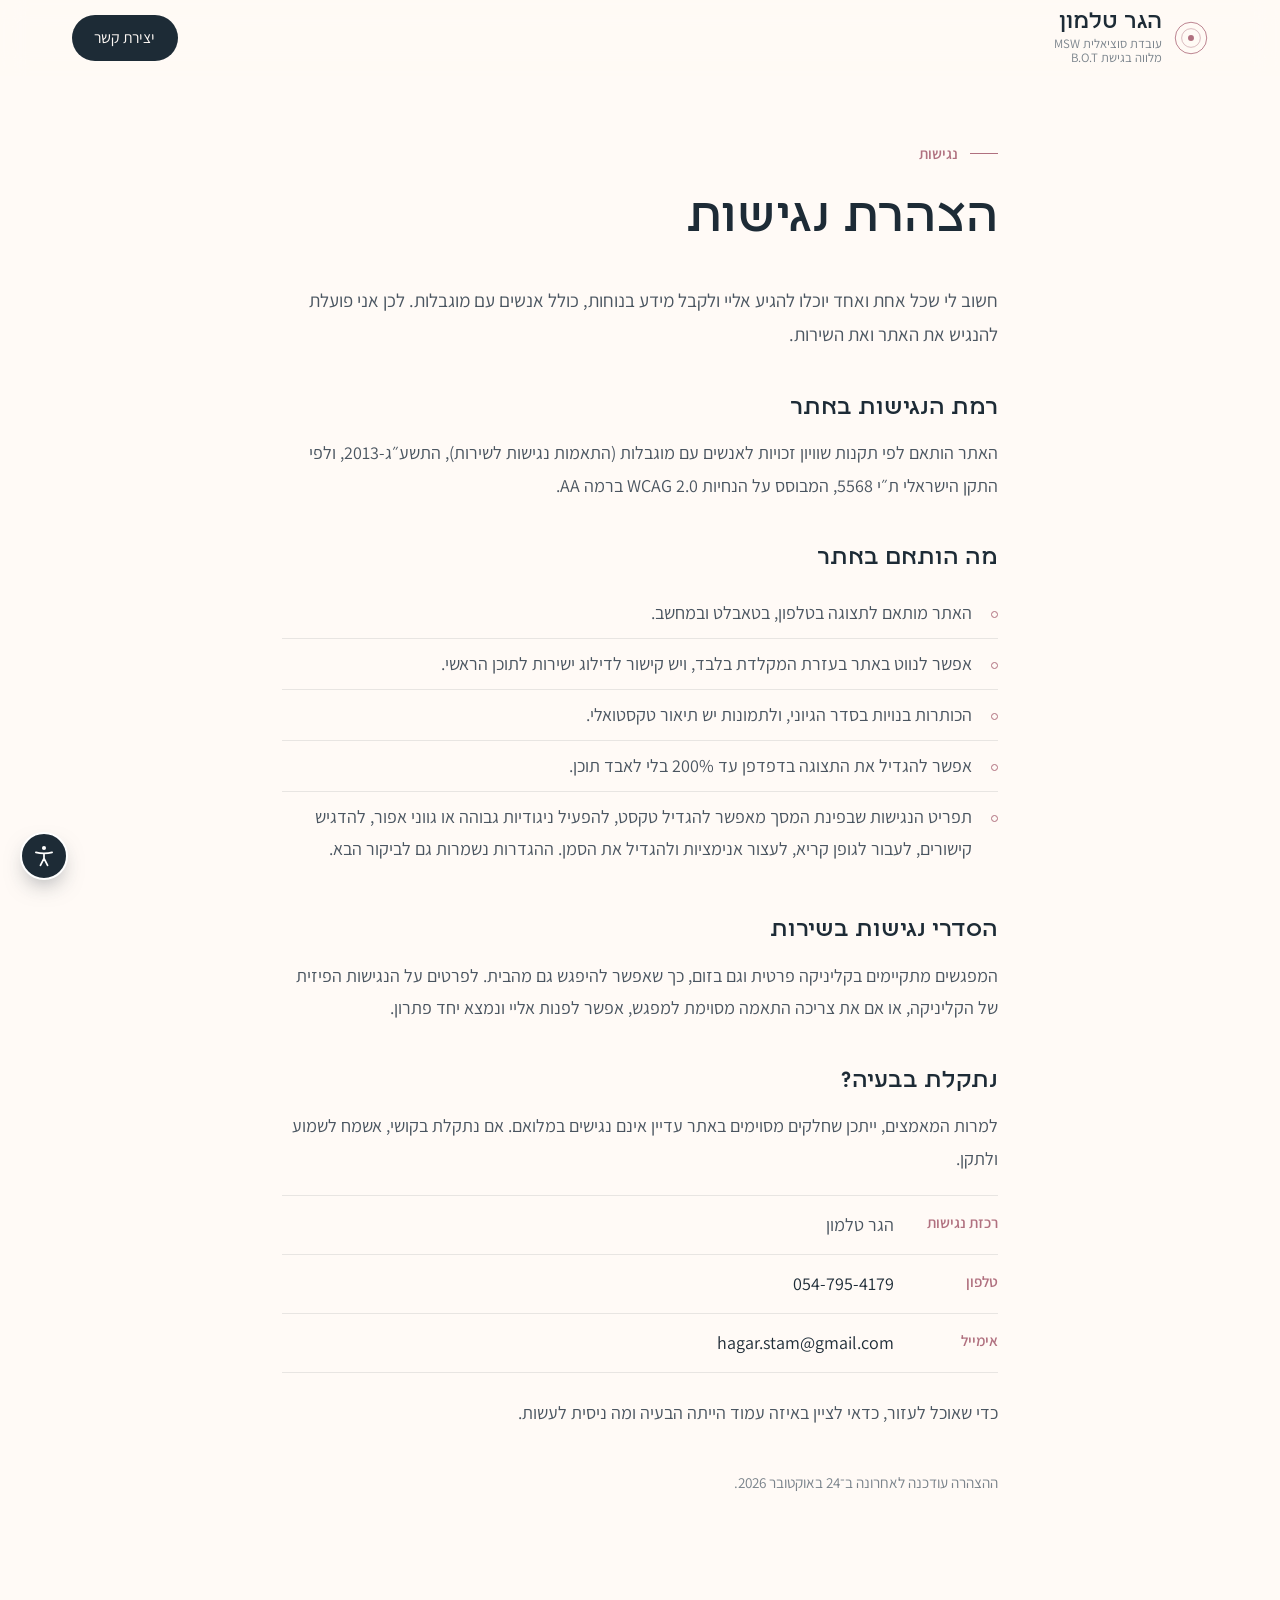
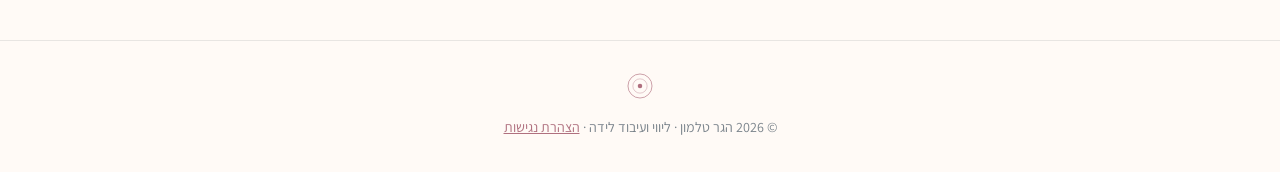
==== commit 7fcb185e: "Say Zoom instead of online for remote sessions. Co-authored-by: Cursor <cursoragent@cursor.com>" ====
--- a/accessibility.html
+++ b/accessibility.html
@@ -58,7 +58,7 @@
       </ul>
 
       <h2>הסדרי נגישות בשירות</h2>
-      <p>המפגשים מתקיימים בקליניקה פרטית וגם באונליין, כך שאפשר להיפגש גם מהבית. לפרטים על הנגישות הפיזית של הקליניקה, או אם את צריכה התאמה מסוימת למפגש, אפשר לפנות אליי ונמצא יחד פתרון.</p>
+      <p>המפגשים מתקיימים בקליניקה פרטית וגם בזום, כך שאפשר להיפגש גם מהבית. לפרטים על הנגישות הפיזית של הקליניקה, או אם את צריכה התאמה מסוימת למפגש, אפשר לפנות אליי ונמצא יחד פתרון.</p>
 
       <h2>נתקלת בבעיה?</h2>
       <p>למרות המאמצים, ייתכן שחלקים מסוימים באתר עדיין אינם נגישים במלואם. אם נתקלת בקושי, אשמח לשמוע ולתקן.</p>
--- a/styles.css
+++ b/styles.css
@@ -251,8 +251,6 @@
 
 /* ---------- Buttons ---------- */
 
-.actions { display: flex; flex-wrap: wrap; align-items: center; gap: 1.75rem; margin-top: 2.25rem; }
-
 .btn {
   display: inline-flex;
   align-items: center;
@@ -276,25 +274,6 @@
   transform: translateY(-2px);
   box-shadow: 0 10px 24px -12px rgba(176, 112, 127, .7);
 }
-.hero .btn-primary {
-  padding: .55rem 1.15rem;
-  font-size: .92rem;
-  font-weight: 600;
-  background: transparent;
-  color: var(--ink);
-  border: 1px solid var(--blush-deep);
-}
-.hero .btn-primary:hover {
-  background: var(--blush);
-  color: var(--ink);
-  transform: none;
-  box-shadow: none;
-}
-.btn-link { color: var(--ink); padding: .25rem 0; border-bottom: 1px solid var(--peach); }
-.btn-link span { transition: transform .3s var(--ease); }
-.btn-link:hover { color: var(--rose); }
-.btn-link:hover span { transform: translateX(-4px); }
-
 /* ---------- Hero ---------- */
 
 .hero { overflow: hidden; }
@@ -660,6 +639,12 @@
 
   .container { padding: 0 1.5rem; }
   .split, .hero .split { grid-template-columns: 1fr; gap: 3.5rem; }
+  .hero .hero-row { gap: 0; }
+  .hero-row .hero-text { display: contents; }
+  .hero-row h1 { order: 1; }
+  .hero-row .hero-intro { order: 2; }
+  .hero-row .frame-hero { order: 3; margin-top: 2rem; }
+  .hero-row .hero-highlight { order: 4; }
   .hero .about-row { margin-top: 3.5rem; }
   .hero-highlight { padding: 1.3rem 1.25rem; }
   .frame { max-width: 400px; }
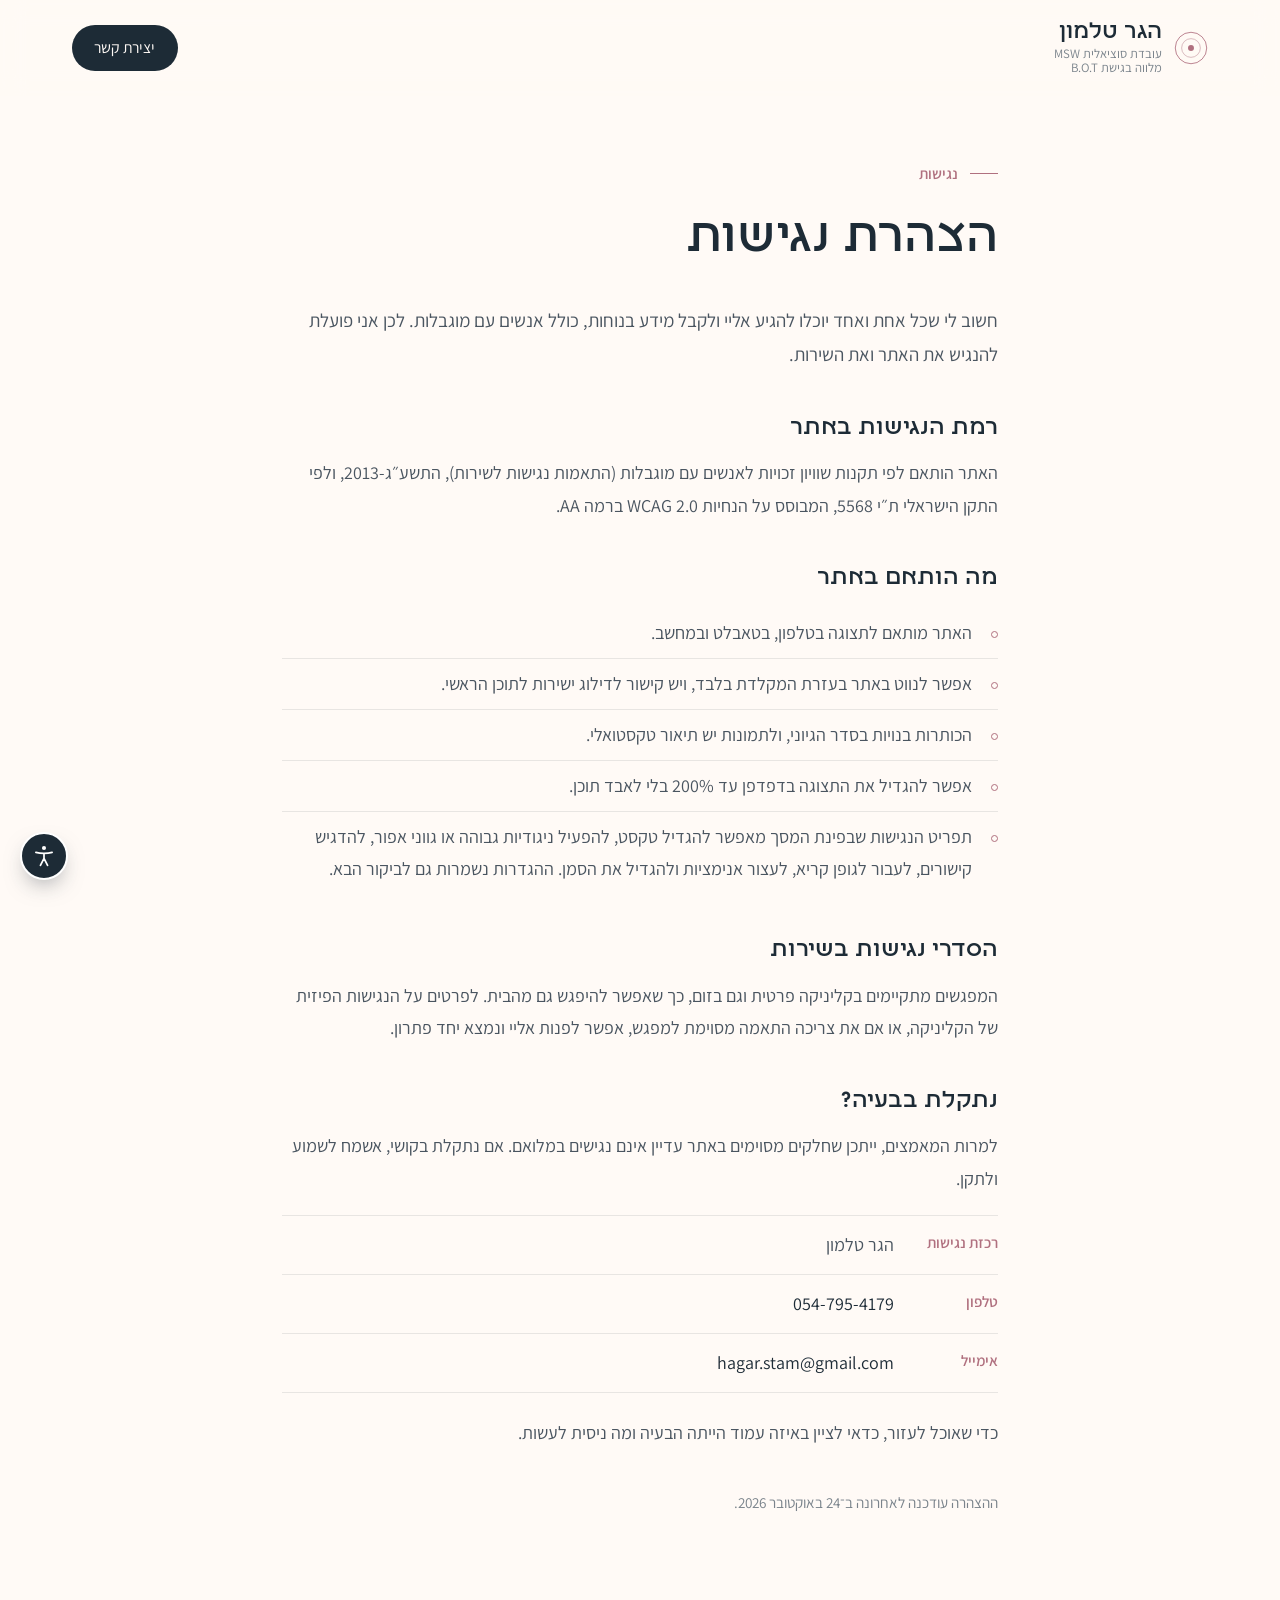
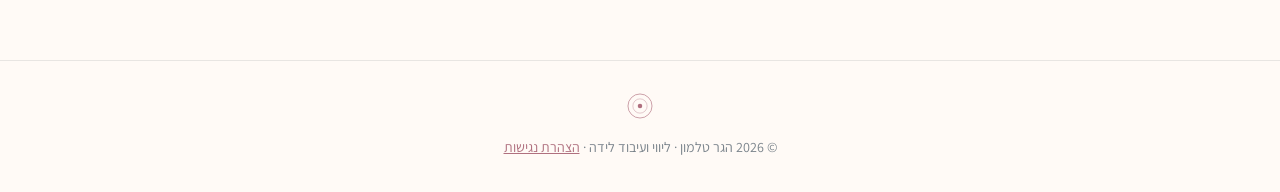
==== commit 5df7dc80: "Use reCAPTCHA for contact inquiries and keep the phone number out of the page source. Co-authored-by" ====
--- a/accessibility.html
+++ b/accessibility.html
@@ -64,7 +64,7 @@
       <p>למרות המאמצים, ייתכן שחלקים מסוימים באתר עדיין אינם נגישים במלואם. אם נתקלת בקושי, אשמח לשמוע ולתקן.</p>
       <ul class="contact-list">
         <li><span>רכזת נגישות</span>הגר טלמון</li>
-        <li><span>טלפון</span><a href="tel:+972547954179" dir="ltr">054-795-4179</a></li>
+        <li><span>טלפון</span><a class="js-phone" dir="ltr" href="#contact">טלפון</a></li>
         <li><span>אימייל</span><a href="mailto:hagar.stam@gmail.com">hagar.stam@gmail.com</a></li>
       </ul>
       <p>כדי שאוכל לעזור, כדאי לציין באיזה עמוד הייתה הבעיה ומה ניסית לעשות.</p>
--- a/styles.css
+++ b/styles.css
@@ -39,7 +39,7 @@
   --font-body: "Assistant", system-ui, sans-serif;
   --font-head: "Narkiss Yair Variable", "Tel Aviv Modernist", "Frank Ruhl Libre", sans-serif;
 
-  --header-h: 76px;
+  --header-h: 96px;
   --ease: cubic-bezier(.22, .61, .36, 1);
 }
 
@@ -124,11 +124,24 @@
   background: rgba(255, 250, 246, .8);
   backdrop-filter: blur(12px);
   -webkit-backdrop-filter: blur(12px);
-  transition: box-shadow .4s var(--ease), background .4s var(--ease);
+  transition: background .4s var(--ease);
+}
+.site-header::after {
+  content: "";
+  position: absolute;
+  inset-inline: 0;
+  top: 100%;
+  height: 4.5rem;
+  background: linear-gradient(to bottom, var(--bg), rgb(from var(--bg) r g b / 0));
+  opacity: 0;
+  pointer-events: none;
+  transition: opacity .4s var(--ease);
 }
 .site-header.is-scrolled {
-  box-shadow: 0 1px 0 var(--line);
-  background: rgba(255, 250, 246, .94);
+  background: var(--bg);
+}
+.site-header.is-scrolled::after {
+  opacity: 1;
 }
 
 .header-inner {
@@ -276,7 +289,7 @@
 }
 /* ---------- Hero ---------- */
 
-.hero { overflow: hidden; }
+.hero { overflow: clip; }
 .hero::before {
   content: "";
   position: absolute;
@@ -303,6 +316,7 @@
   color: var(--ink);
 }
 .hero-highlight p:last-child { margin-bottom: 0; }
+.highlight-note { font-style: italic; color: var(--rose); }
 
 .scroll-hint {
   position: absolute;
@@ -375,8 +389,16 @@
 .contact-list span { min-width: 80px; color: var(--rose); font-weight: 600; font-size: .95rem; }
 .contact-list a { text-decoration: none; color: var(--ink); transition: color .3s var(--ease); }
 .contact-list a:hover { color: var(--rose); }
+.contact-list a.wa-link {
+  display: inline-flex;
+  align-items: center;
+  gap: .4rem;
+}
+.contact-list a.wa-link svg { width: 16px; height: 16px; color: #1f7a4d; flex-shrink: 0; }
+.contact-list a.wa-link:hover svg { color: var(--rose); }
 
 .contact-form {
+  position: relative;
   background: #fff;
   padding: 2.75rem;
   display: flex;
@@ -402,10 +424,33 @@
 .contact-form input[dir="ltr"] { text-align: right; }
 .contact-form input:focus,
 .contact-form textarea:focus { outline: none; border-color: var(--rose); }
-.contact-form input.is-invalid { border-color: var(--rose); }
+.contact-form input.is-invalid,
+.contact-form textarea.is-invalid { border-color: var(--rose); }
+.contact-form .field-error { font-size: .85rem; color: var(--rose); }
+.contact-form .field-error:empty { display: none; }
 .contact-form .btn { align-self: flex-start; margin-top: .5rem; }
+.btn-primary:disabled,
+.btn-primary:disabled:hover {
+  background: var(--ink);
+  transform: none;
+  box-shadow: none;
+  cursor: default;
+  opacity: .55;
+}
 .form-status { margin: 0; min-height: 1.5em; font-size: .95rem; color: var(--sage-deep); }
-
+.form-status.is-error { color: var(--rose); }
+
+.hp {
+  position: absolute;
+  width: 1px;
+  height: 1px;
+  padding: 0;
+  margin: -1px;
+  overflow: hidden;
+  clip: rect(0, 0, 0, 0);
+  white-space: nowrap;
+  border: 0;
+}
 .site-footer {
   margin-top: 4rem;
   padding: 2rem;
@@ -589,6 +634,7 @@
   --line: rgba(0, 0, 0, .55);
 }
 html.a11y-contrast .site-header { background: #fff; box-shadow: 0 1px 0 #000; }
+html.a11y-contrast .site-header::after { content: none; }
 html.a11y-contrast .bg-deep { color: #fff; }
 html.a11y-contrast .contact-form,
 html.a11y-contrast .hero-highlight { border: 1px solid #000; }
@@ -631,24 +677,48 @@
 }
 
 @media (max-width: 960px) {
+  /* Touch snapping is unreliable on the root scroller, so the home page scrolls inside <main>. */
+  html:not(.page-doc),
+  html:not(.page-doc) body { height: 100%; overflow: hidden; }
+  html:not(.page-doc) main {
+    height: 100vh;
+    height: 100dvh;
+    overflow-y: auto;
+    scroll-behavior: smooth;
+    scroll-snap-type: y mandatory;
+  }
+  html.a11y-motion main { scroll-snap-type: none; scroll-behavior: auto; }
+  .hero-row h1,
+  .hero-row .frame-hero,
+  .about-row .frame-portrait,
+  .contact-split > *,
+  .site-footer {
+    scroll-snap-align: start;
+    scroll-margin-top: calc(var(--header-h) + 1rem);
+  }
+  .hero-row h1 { scroll-margin-top: calc(var(--header-h) + 1.75rem); }
+  .site-footer { scroll-snap-align: end; }
+
   .header-inner { padding: 0 1.25rem; }
 
   .panel { padding: 4.5rem 0; }
-  .hero { padding-top: calc(var(--header-h) + 2.5rem); }
+  .hero { padding-top: calc(var(--header-h) + 1.75rem); }
   .scroll-hint { display: none; }
 
   .container { padding: 0 1.5rem; }
   .split, .hero .split { grid-template-columns: 1fr; gap: 3.5rem; }
   .hero .hero-row { gap: 0; }
   .hero-row .hero-text { display: contents; }
-  .hero-row h1 { order: 1; }
+  .hero-row h1 { order: 1; font-size: 1.85rem; margin-bottom: .45em; }
   .hero-row .hero-intro { order: 2; }
-  .hero-row .frame-hero { order: 3; margin-top: 2rem; }
-  .hero-row .hero-highlight { order: 4; }
-  .hero .about-row { margin-top: 3.5rem; }
-  .hero-highlight { padding: 1.3rem 1.25rem; }
+  .hero-intro p { font-size: 1rem; line-height: 1.7; margin-bottom: .7em; }
+  .hero-row .frame-hero { order: 3; margin-top: 2.5rem; }
+  .hero-row .hero-highlight { order: 4; margin-top: 1rem; font-size: 1rem; line-height: 1.7; }
+  .hero .about-row { margin-top: 3.5rem; gap: 1.5rem; }
+  .hero-highlight { padding: 1.2rem 1.25rem; }
   .frame { max-width: 400px; }
-  .frame-hero { width: 100%; max-width: 420px; margin-left: 0; padding: 0; justify-self: center; }
+  .frame-hero { width: 100%; max-width: 200px; margin-left: 0; padding: 0; justify-self: center; }
+  .about-row .frame-portrait { max-width: 250px; }
   .frame-hero img { position: relative; height: auto; }
   .frame-hero::before { display: none; }
   .frame-portrait { padding: 20px 24px 20px 0; }
@@ -662,7 +732,7 @@
 }
 
 @media (prefers-reduced-motion: reduce) {
-  html { scroll-behavior: auto; }
+  html, main { scroll-behavior: auto !important; }
   *, *::before, *::after { transition: none !important; animation: none !important; }
   .reveal { opacity: 1; transform: none; }
 }
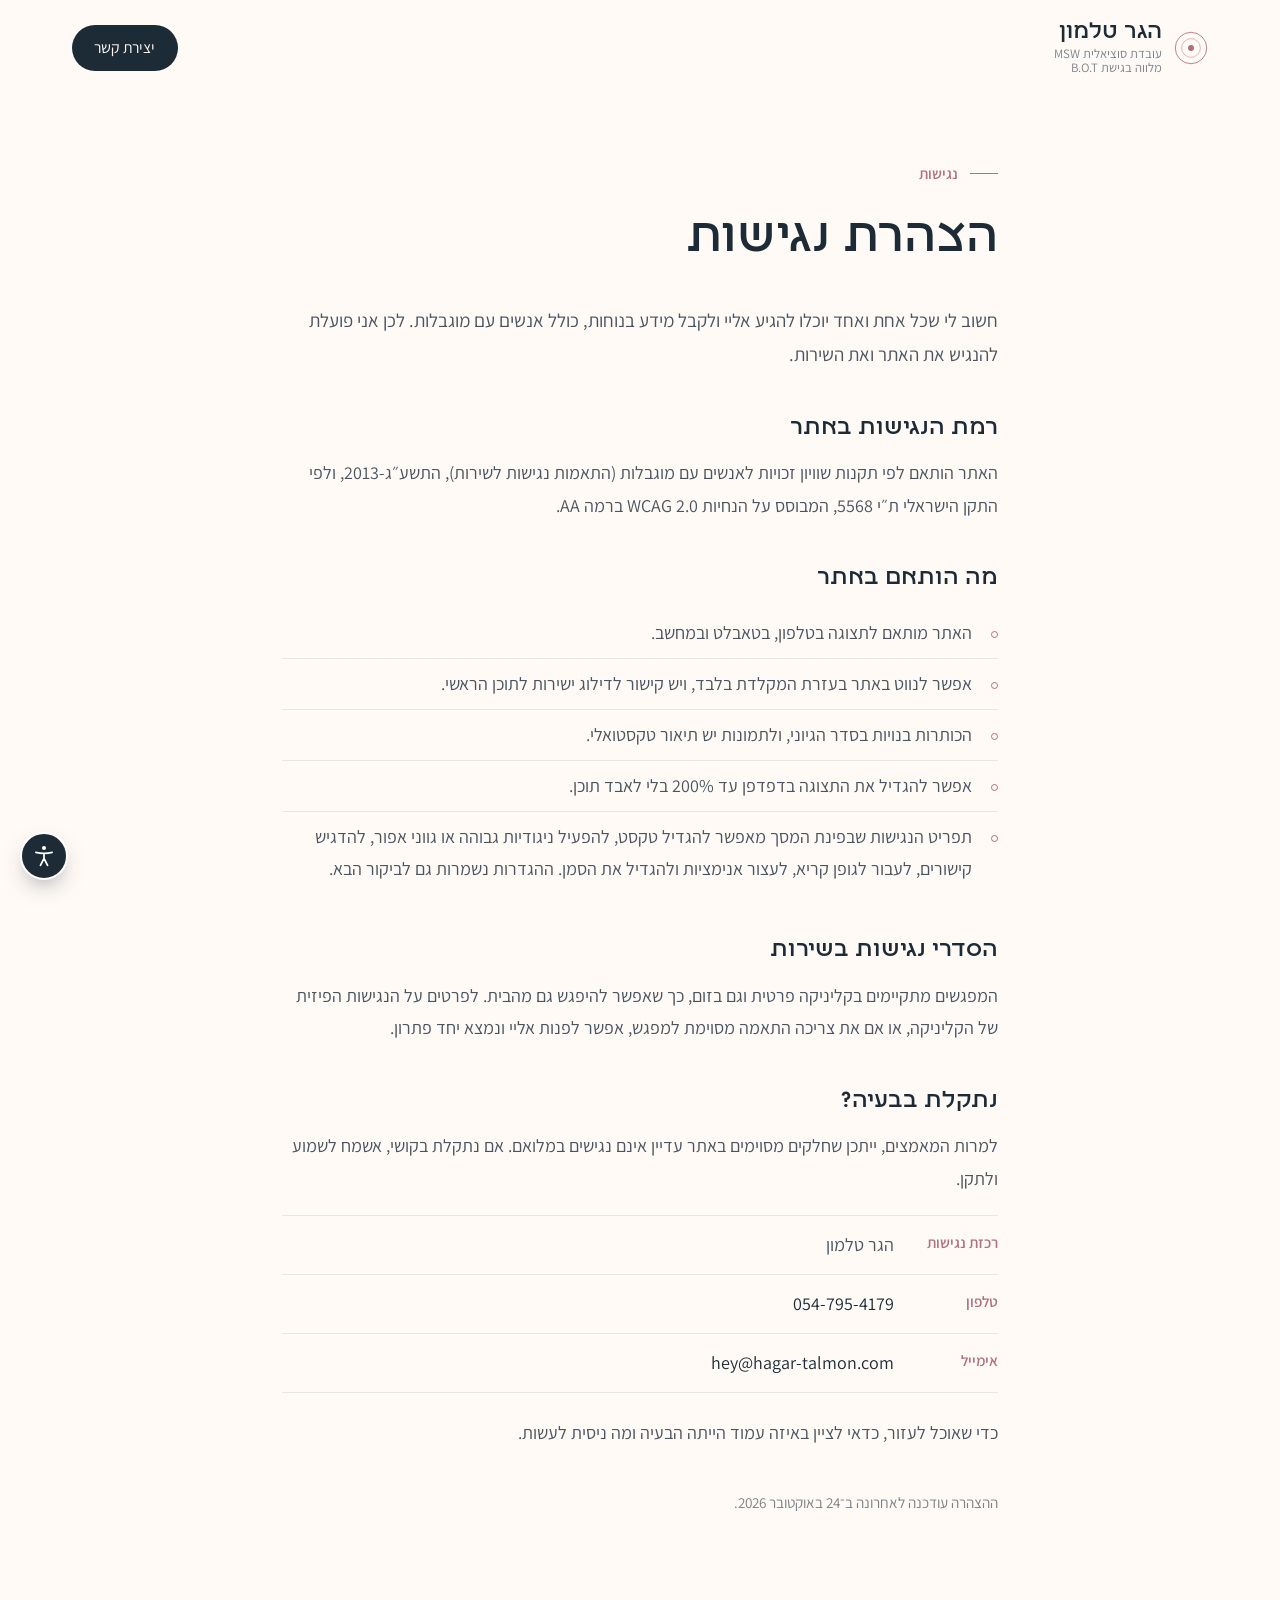
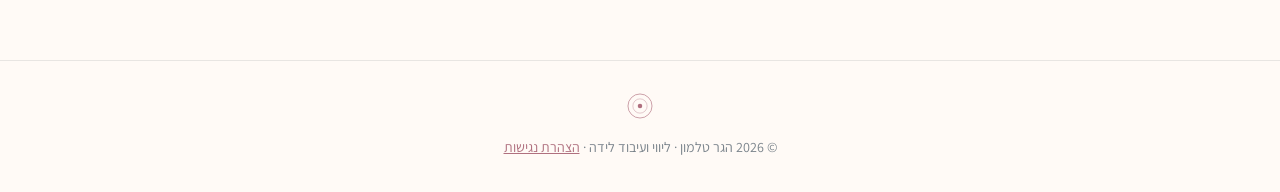
==== commit 634aeb3d: "Show the full flower drawing, the new portrait, and the section before the background. Co-authored-b" ====
--- a/accessibility.html
+++ b/accessibility.html
@@ -9,6 +9,9 @@
   <link rel="preconnect" href="https://fonts.googleapis.com">
   <link rel="preconnect" href="https://fonts.gstatic.com" crossorigin>
   <link href="https://fonts.googleapis.com/css2?family=Assistant:wght@300;400;600&family=Frank+Ruhl+Libre:wght@300;400;500&display=swap" rel="stylesheet">
+  <link rel="icon" href="favicon.svg" type="image/svg+xml">
+  <link rel="icon" href="favicon.png" sizes="32x32" type="image/png">
+  <link rel="apple-touch-icon" href="favicon.png">
   <link rel="stylesheet" href="styles.css">
   <script src="a11y.js"></script>
 </head>
@@ -65,7 +68,7 @@
       <ul class="contact-list">
         <li><span>רכזת נגישות</span>הגר טלמון</li>
         <li><span>טלפון</span><a class="js-phone" dir="ltr" href="#contact">טלפון</a></li>
-        <li><span>אימייל</span><a href="mailto:hagar.stam@gmail.com">hagar.stam@gmail.com</a></li>
+        <li><span>אימייל</span><a href="mailto:hey@hagar-talmon.com">hey@hagar-talmon.com</a></li>
       </ul>
       <p>כדי שאוכל לעזור, כדאי לציין באיזה עמוד הייתה הבעיה ומה ניסית לעשות.</p>
 
--- a/styles.css
+++ b/styles.css
@@ -188,6 +188,17 @@
 }
 .bg-blush { background: var(--blush); }
 .bg-sage { background: var(--sage-soft); }
+.fit { text-align: center; }
+.fit h2 { margin: 0 0 1.4rem; }
+.fit p {
+  margin: 0 auto 1rem;
+  max-width: 40rem;
+  font-size: 1.15rem;
+  line-height: 1.75;
+  color: var(--ink);
+}
+.fit p:last-child { margin-bottom: 0; }
+.fit-note { font-style: italic; color: var(--rose); }
 .bg-deep { background: var(--sage-deep); color: rgba(255, 255, 255, .78); }
 .bg-deep .eyebrow { color: var(--peach); }
 
@@ -205,6 +216,19 @@
   gap: 5rem;
   align-items: center;
 }
+.hero-row {
+  grid-template-areas: "copy media";
+  align-items: center;
+}
+.hero-copy { grid-area: copy; }
+.hero-copy > h1 { margin-bottom: 2.25rem; }
+.hero-copy > h1 em {
+  display: block;
+  font-size: 1.18em;
+  line-height: 1.15;
+  margin-top: .04em;
+}
+.hero-row .frame-hero { grid-area: media; }
 /* ---------- Framed images ---------- */
 
 .frame {
@@ -237,30 +261,27 @@
 }
 .frame-hero::before { display: none; }
 .frame-hero img {
-  position: absolute;
-  inset: 0;
-  height: 100%;
-  object-fit: cover;
-  object-position: center top;
+  position: relative;
+  width: 100%;
+  height: auto;
+  object-fit: contain;
+  object-position: center;
   background: transparent;
-  -webkit-mask-image:
-    linear-gradient(to right, transparent, #000 6%, #000 94%, transparent),
-    linear-gradient(to bottom, #000 82%, transparent);
-  -webkit-mask-composite: source-in;
-  mask-image:
-    linear-gradient(to right, transparent, #000 6%, #000 94%, transparent),
-    linear-gradient(to bottom, #000 82%, transparent);
-  mask-composite: intersect;
-}
-
-.frame-portrait { aspect-ratio: auto; max-width: 440px; padding: 36px 48px 36px 0; }
+}
+
+.frame-portrait { aspect-ratio: auto; max-width: 300px; padding: 28px 36px 28px 0; }
 .frame-portrait::before {
   left: 32px;
   background: var(--blush-deep);
   border: 0;
   transform: none;
 }
-.frame-portrait img { aspect-ratio: 1; height: auto; object-position: center 30%; }
+.frame-portrait img {
+  aspect-ratio: 800 / 962;
+  height: auto;
+  object-fit: contain;
+  object-position: center;
+}
 
 /* ---------- Buttons ---------- */
 
@@ -303,20 +324,10 @@
   pointer-events: none;
 }
 .hero .container { position: relative; }
-.hero .split { grid-template-columns: 1.15fr .85fr; gap: 5rem; }
+.hero .split { grid-template-columns: 1.15fr .85fr; column-gap: 5rem; row-gap: .7rem; }
 .hero .lead { max-width: 30em; }
 .hero-intro { max-width: 34em; }
 .hero-intro p:last-child { margin-bottom: 0; }
-.hero-highlight {
-  max-width: 34em;
-  margin-top: 2rem;
-  padding: 1.6rem 1.8rem;
-  background: var(--blush);
-  border-right: 3px solid var(--rose);
-  color: var(--ink);
-}
-.hero-highlight p:last-child { margin-bottom: 0; }
-.highlight-note { font-style: italic; color: var(--rose); }
 
 .scroll-hint {
   position: absolute;
@@ -368,8 +379,8 @@
 
 /* ---------- About ---------- */
 
-.hero .about-row { grid-template-columns: .9fr 1.1fr; margin-top: 5rem; }
-.about-sub { margin: 0 0 .5rem; font-size: 1.15rem; color: var(--sage-deep); }
+.about-row { grid-template-columns: 300px 1fr; }
+.about-sub { margin: 0 0 1.65rem; font-size: 1.65rem; color: var(--sage-deep); }
 .about-details { margin: 1.5rem 0 0; color: var(--sage-deep); }
 
 
@@ -393,9 +404,16 @@
   display: inline-flex;
   align-items: center;
   gap: .4rem;
-}
-.contact-list a.wa-link svg { width: 16px; height: 16px; color: #1f7a4d; flex-shrink: 0; }
-.contact-list a.wa-link:hover svg { color: var(--rose); }
+  font-size: inherit;
+  font-weight: inherit;
+  line-height: inherit;
+  color: var(--ink);
+}
+.contact-list a.wa-link svg { width: 1em; height: 1em; color: #25d366; flex-shrink: 0; }
+
+.grecaptcha-badge { visibility: hidden; }
+.recaptcha-note { margin: 0; font-size: .78rem; line-height: 1.5; color: var(--muted); }
+.recaptcha-note a { color: var(--rose); }
 
 .contact-form {
   position: relative;
@@ -437,7 +455,18 @@
   cursor: default;
   opacity: .55;
 }
-.form-status { margin: 0; min-height: 1.5em; font-size: .95rem; color: var(--sage-deep); }
+.form-status {
+  display: flex;
+  align-items: center;
+  gap: .6rem;
+  margin: 0;
+  min-height: 1.5em;
+  font-size: .95rem;
+  color: var(--sage-deep);
+}
+.form-check { display: none; width: 28px; height: 28px; flex-shrink: 0; color: var(--rose); }
+.form-status.is-success .form-check { display: block; }
+.form-status.is-success { color: var(--ink); }
 .form-status.is-error { color: var(--rose); }
 
 .hp {
@@ -636,8 +665,7 @@
 html.a11y-contrast .site-header { background: #fff; box-shadow: 0 1px 0 #000; }
 html.a11y-contrast .site-header::after { content: none; }
 html.a11y-contrast .bg-deep { color: #fff; }
-html.a11y-contrast .contact-form,
-html.a11y-contrast .hero-highlight { border: 1px solid #000; }
+html.a11y-contrast .contact-form { border: 1px solid #000; }
 
 html.a11y-grayscale body > :not(.a11y) { filter: grayscale(1); }
 
@@ -667,7 +695,18 @@
   .a11y, .skip-link { display: none; }
 }
 
-/* ---------- Responsive ---------- */
+@media (min-width: 961px) {
+  html:not(.page-doc) {
+    scroll-snap-type: y mandatory;
+    scroll-padding-top: var(--header-h);
+  }
+  html.a11y-motion:not(.page-doc) { scroll-snap-type: none; }
+  html:not(.page-doc) .panel,
+  html:not(.page-doc) .site-footer {
+    scroll-snap-align: start;
+  }
+  html:not(.page-doc) .site-footer { scroll-snap-align: end; }
+}
 
 @media (max-width: 1279px) {
   .frame-hero { padding: 0; width: calc(100% + 2rem); margin-left: -2rem; }
@@ -684,16 +723,24 @@
     height: 100vh;
     height: 100dvh;
     overflow-y: auto;
-    scroll-behavior: smooth;
+    scroll-behavior: auto !important;
     scroll-snap-type: y mandatory;
   }
-  html.a11y-motion main { scroll-snap-type: none; scroll-behavior: auto; }
+  html.a11y-motion main { scroll-snap-type: none; }
+  .hero .hero-row { grid-template-areas: none; }
+  .hero-copy { display: contents; }
   .hero-row h1,
+  .hero-row .hero-intro,
+  .hero-row .frame-hero { grid-area: auto; }
+  .hero-row h1,
+  .hero-row .hero-intro,
   .hero-row .frame-hero,
-  .about-row .frame-portrait,
+  .about-row > *,
+  .fit,
   .contact-split > *,
   .site-footer {
     scroll-snap-align: start;
+    scroll-snap-stop: always;
     scroll-margin-top: calc(var(--header-h) + 1rem);
   }
   .hero-row h1 { scroll-margin-top: calc(var(--header-h) + 1.75rem); }
@@ -708,14 +755,11 @@
   .container { padding: 0 1.5rem; }
   .split, .hero .split { grid-template-columns: 1fr; gap: 3.5rem; }
   .hero .hero-row { gap: 0; }
-  .hero-row .hero-text { display: contents; }
-  .hero-row h1 { order: 1; font-size: 1.85rem; margin-bottom: .45em; }
+  .hero-row h1 { order: 1; font-size: 1.85rem; margin-bottom: 1.35em; }
   .hero-row .hero-intro { order: 2; }
   .hero-intro p { font-size: 1rem; line-height: 1.7; margin-bottom: .7em; }
   .hero-row .frame-hero { order: 3; margin-top: 2.5rem; }
-  .hero-row .hero-highlight { order: 4; margin-top: 1rem; font-size: 1rem; line-height: 1.7; }
-  .hero .about-row { margin-top: 3.5rem; gap: 1.5rem; }
-  .hero-highlight { padding: 1.2rem 1.25rem; }
+  .about-row { gap: 1.5rem; }
   .frame { max-width: 400px; }
   .frame-hero { width: 100%; max-width: 200px; margin-left: 0; padding: 0; justify-self: center; }
   .about-row .frame-portrait { max-width: 250px; }
@@ -732,7 +776,7 @@
 }
 
 @media (prefers-reduced-motion: reduce) {
-  html, main { scroll-behavior: auto !important; }
+  html, main { scroll-behavior: auto !important; scroll-snap-type: none; }
   *, *::before, *::after { transition: none !important; animation: none !important; }
   .reveal { opacity: 1; transform: none; }
 }
